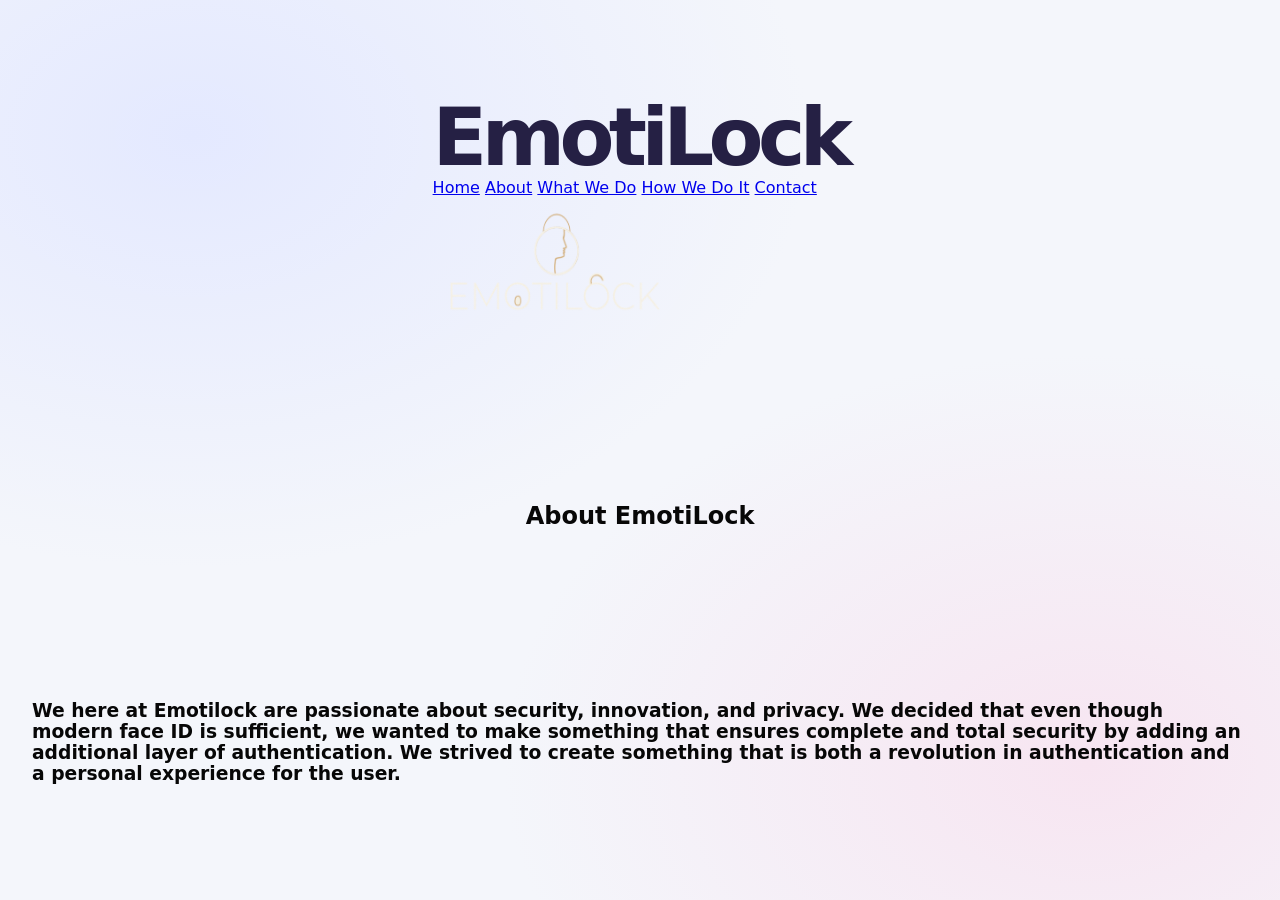
==== about.html @ 3079797d "emotilock_dark implemented" ====
<!DOCTYPE html>
<html lang="en">
<head>
    <meta charset="UTF-8">
    <meta name="viewport" content="width=device-width, initial-scale=1.0">
    <title>EmotiLock - About</title>
    <link href="styles.css" rel="stylesheet">
    <link rel="icon" href="images/favicon.ico" sizes="any">
    <link rel="icon" type="image/png" sizes="32x32" href="images/favicon-32x32.png">
    <link rel="icon" type="image/png" sizes="16x16" href="images/favicon-16x16.png">
    <link rel="apple-touch-icon" href="images/logo_apple.png">
    <link rel="manifest" href="images/site.webmanifest">
</head>
<header>
    <h1>EmotiLock</h1>
    <nav>
        <a href="index.html">Home</a>
        <a href="about.html">About</a>
        <a href="unique.html">What We Do</a>
        <a href="how.html">How We Do It</a>
        <a href="contact.html">Contact</a>
    </nav>
    <img src="images/emotilock_dark.png" alt="EmotiLock Logo" width="241.5" height="150">
</header>
<body>
    <h2>About EmotiLock</h2>
    <h3>We here at Emotilock are passionate about security, innovation, and privacy.
        We decided that even though modern face ID is sufficient, we wanted to make something
        that ensures complete and total security by adding an additional layer of authentication.
        We strived to create something that is both a revolution in authentication and a personal experience
        for the user.
    </h3>
</body>
</html>
---- styles.css ----
:root {
    color-scheme: light;
    font-family: Inter, ui-sans-serif, system-ui, -apple-system, BlinkMacSystemFont, "Segoe UI", sans-serif;
    color: #070707;
    background: #f4f0e7;
    font-synthesis: none;
    text-rendering: optimizeLegibility;
    -webkit-font-smoothing: antialiased;
    -moz-osx-font-smoothing: grayscale;
}

* {
    box-sizing: border-box;
}

body {
    min-width: 320px;
    min-height: 100vh;
    margin: 0;
    display: grid;
    place-items: center;
    padding: 2rem;
    background:
        radial-gradient(ellipse at 15% 15%, #e4e9ff 0, transparent 40%),
        radial-gradient(ellipse at 85% 85%, #f7e5f1 0, transparent 38%),
        #f4f6fb;
}

.intro {
    width: min(100%, 680px);
    padding: clamp(2rem, 7vw, 4.5rem);
    border: 1px solid rgb(255 255 255 / 80%);
    border-radius: 28px;
    background: rgb(255 255 255 / 82%);
    box-shadow: 0 24px 70px rgb(39 48 86 / 12%);
    text-align: center;
}

.eyebrow {
    margin: 0 0 0.75rem;
    color: #6655c7;
    font-size: 0.8rem;
    font-weight: 700;
    letter-spacing: 0.14em;
    text-transform: uppercase;
}

h1 {
    margin: 0;
    color: #252044;
    font-size: clamp(2.75rem, 9vw, 5rem);
    letter-spacing: -0.07em;
    line-height: 1;
}

.description {
    max-width: 48ch;
    margin: 1.5rem auto 0;
    color: #62677a;
    font-size: clamp(1rem, 2.5vw, 1.1rem);
    line-height: 1.8;
}

@media (max-width: 480px) {
    body {
        padding: 1rem;
    }

    .intro {
        border-radius: 22px;
    }
}
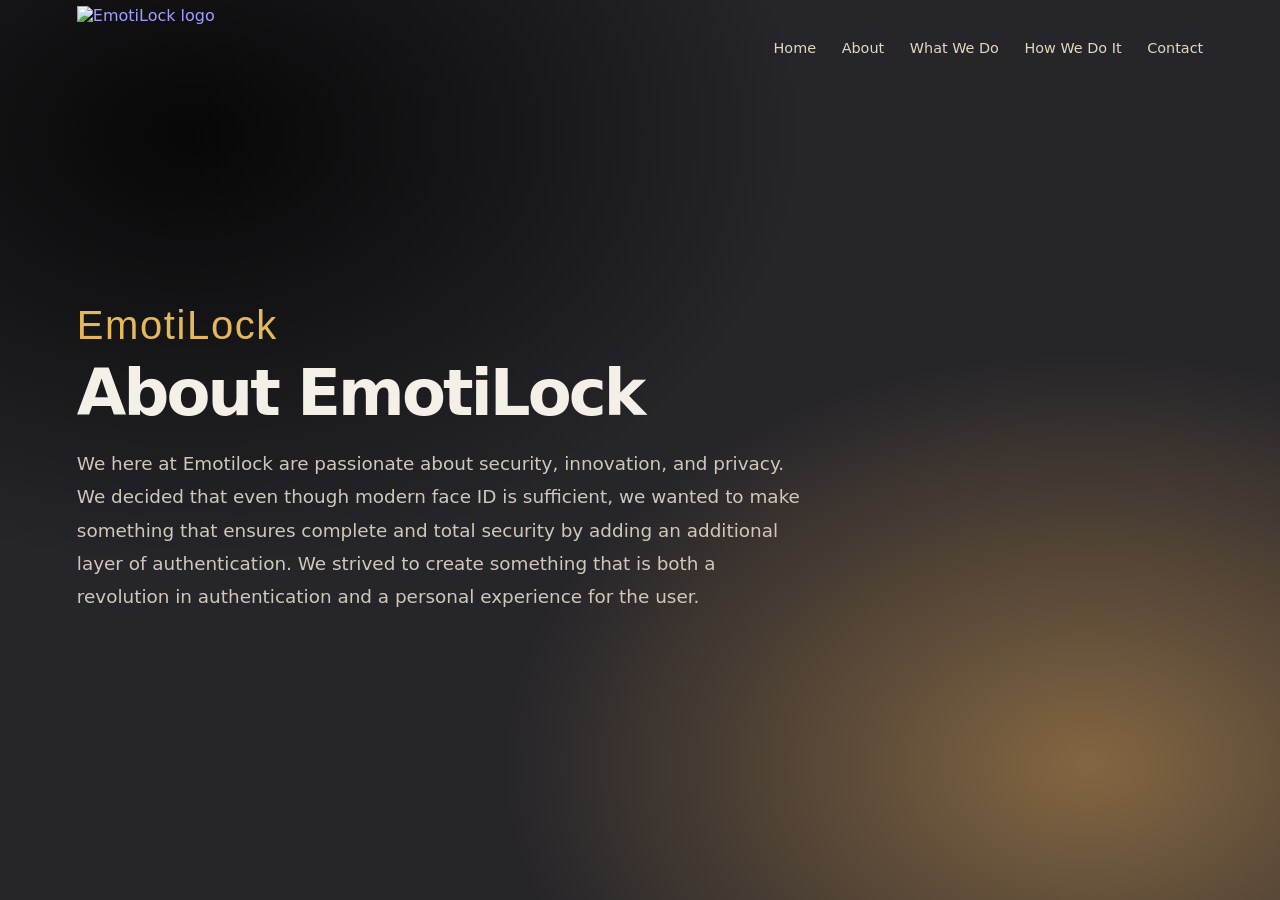
==== commit ed674977: "css updates" ====
--- a/about.html
+++ b/about.html
@@ -1,34 +1,35 @@
-<!DOCTYPE html>
-<html lang="en">
-<head>
-    <meta charset="UTF-8">
-    <meta name="viewport" content="width=device-width, initial-scale=1.0">
-    <title>EmotiLock - About</title>
-    <link href="styles.css" rel="stylesheet">
-    <link rel="icon" href="images/favicon.ico" sizes="any">
-    <link rel="icon" type="image/png" sizes="32x32" href="images/favicon-32x32.png">
-    <link rel="icon" type="image/png" sizes="16x16" href="images/favicon-16x16.png">
-    <link rel="apple-touch-icon" href="images/logo_apple.png">
-    <link rel="manifest" href="images/site.webmanifest">
-</head>
-<header>
-    <h1>EmotiLock</h1>
-    <nav>
-        <a href="index.html">Home</a>
-        <a href="about.html">About</a>
-        <a href="unique.html">What We Do</a>
-        <a href="how.html">How We Do It</a>
-        <a href="contact.html">Contact</a>
-    </nav>
-    <img src="images/emotilock_dark.png" alt="EmotiLock Logo" width="241.5" height="150">
-</header>
-<body>
-    <h2>About EmotiLock</h2>
-    <h3>We here at Emotilock are passionate about security, innovation, and privacy.
-        We decided that even though modern face ID is sufficient, we wanted to make something
-        that ensures complete and total security by adding an additional layer of authentication.
-        We strived to create something that is both a revolution in authentication and a personal experience
-        for the user.
-    </h3>
-</body>
-</html>+<!DOCTYPE html>
+<html lang="en">
+<head>
+    <meta charset="UTF-8">
+    <meta name="viewport" content="width=device-width, initial-scale=1.0">
+    <title>EmotiLock - About</title>
+    <link rel="stylesheet" href="styles.css">
+    <link rel="icon" href="favicon.ico" sizes="any">
+    <link rel="icon" type="image/png" sizes="32x32" href="favicon-32x32.png">
+    <link rel="icon" type="image/png" sizes="16x16" href="favicon-16x16.png">
+    <link rel="apple-touch-icon" href="logo_apple.png">
+    <link rel="manifest" href="site.webmanifest">
+</head>
+<body>
+    <header class="site-header">
+        <a class="brand" href="index.html" aria-label="EmotiLock home">
+            <img src="emotilock_dark.png" alt="EmotiLock logo" width="242" height="136">
+        </a>
+        <nav aria-label="Main navigation">
+            <a href="index.html">Home</a>
+            <a href="about.html" aria-current="page">About</a>
+            <a href="unique.html">What We Do</a>
+            <a href="how.html">How We Do It</a>
+            <a href="contact.html">Contact</a>
+        </nav>
+    </header>
+    <main class="page-main">
+        <section class="page-content" aria-labelledby="page-title">
+            <p class="page-wordmark">EmotiLock</p>
+            <h1 class="page-title" id="page-title">About EmotiLock</h1>
+            <p class="page-description">We here at Emotilock are passionate about security, innovation, and privacy. We decided that even though modern face ID is sufficient, we wanted to make something that ensures complete and total security by adding an additional layer of authentication. We strived to create something that is both a revolution in authentication and a personal experience for the user.</p>
+        </section>
+    </main>
+</body>
+</html>
--- a/styles.css
+++ b/styles.css
@@ -1,8 +1,16 @@
+@font-face {
+    font-family: "Spy Agency";
+    src: url("./spyagencycond.ttf") format("truetype");
+    font-style: normal;
+    font-weight: 400;
+    font-display: swap;
+}
+
 :root {
-    color-scheme: light;
+    color-scheme: dark;
     font-family: Inter, ui-sans-serif, system-ui, -apple-system, BlinkMacSystemFont, "Segoe UI", sans-serif;
-    color: #070707;
-    background: #f4f0e7;
+    color: #f4f0e7;
+    background: #26252a;
     font-synthesis: none;
     text-rendering: optimizeLegibility;
     -webkit-font-smoothing: antialiased;
@@ -17,56 +25,178 @@
     min-width: 320px;
     min-height: 100vh;
     margin: 0;
+    padding: 0 clamp(1.25rem, 6vw, 6rem);
+    background:
+        radial-gradient(ellipse at 15% 15%, #070707 0, transparent 40%),
+        radial-gradient(ellipse at 85% 85%, #836642 0, transparent 38%),
+        #26252a;
+}
+
+.site-header {
+    width: min(100%, 1280px);
+    min-height: 96px;
+    margin: 0 auto;
+    display: flex;
+    align-items: center;
+    justify-content: space-between;
+    gap: 2rem;
+}
+
+.brand {
+    display: inline-flex;
+    flex: 0 0 auto;
+    text-decoration: none;
+}
+
+.brand img {
+    display: block;
+    width: clamp(100px, 14vw, 150px);
+    height: auto;
+}
+
+.site-header nav {
+    display: flex;
+    flex-wrap: wrap;
+    justify-content: flex-end;
+    gap: clamp(0.8rem, 2vw, 1.75rem);
+}
+
+.site-header nav a {
+    color: #e4d7c0;
+    font-size: 0.9rem;
+    text-decoration: none;
+    transition: color 160ms ease;
+}
+
+.site-header nav a:hover,
+.site-header nav a:focus-visible {
+    color: #e6b85c;
+}
+
+.hero,
+.page-main {
+    width: min(100%, 1280px);
+    min-height: calc(100vh - 96px);
+    margin: 0 auto;
+    display: flex;
+    align-items: center;
+    padding: 2rem 0 5rem;
+}
+
+.hero-copy,
+.page-content {
+    position: relative;
+    z-index: 1;
+    width: min(100%, 800px);
+}
+
+.hero-wordmark,
+.page-wordmark {
+    margin: 0 0 0.75rem;
+    color: #e6b85c;
+    font-family: "Spy Agency", sans-serif;
+    font-size: clamp(1.75rem, 4vw, 2.5rem);
+    font-weight: 300;
+    letter-spacing: 0.04em;
+}
+
+.hero h1,
+.page-title {
+    margin: 0;
+    color: #f4f0e7;
+    font-size: clamp(2.6rem, 6vw, 5.5rem);
+    letter-spacing: -0.045em;
+    line-height: 1.05;
+}
+
+.page-title {
+    font-size: clamp(2.4rem, 5vw, 4.5rem);
+}
+
+.description,
+.page-description {
+    max-width: 62ch;
+    margin: 1.25rem 0 2rem;
+    color: #d0c7b8;
+    font-size: clamp(1rem, 2vw, 1.15rem);
+    line-height: 1.8;
+}
+
+.get-started,
+.primary-button {
+    display: inline-block;
+    padding: 0.9rem 1.5rem;
+    border: 1px solid #e6b85c;
+    border-radius: 999px;
+    background: #d9a640;
+    color: #211b12;
+    font: inherit;
+    font-weight: 700;
+    text-decoration: none;
+    cursor: pointer;
+    transition: background-color 160ms ease, transform 160ms ease;
+}
+
+.get-started:hover,
+.primary-button:hover {
+    transform: translateY(-2px);
+    background: #f0c66f;
+}
+
+.get-started:focus-visible,
+.primary-button:focus-visible {
+    outline: 3px solid #f4f0e7;
+    outline-offset: 4px;
+}
+
+.contact-links {
     display: grid;
-    place-items: center;
-    padding: 2rem;
-    background:
-        radial-gradient(ellipse at 15% 15%, #e4e9ff 0, transparent 40%),
-        radial-gradient(ellipse at 85% 85%, #f7e5f1 0, transparent 38%),
-        #f4f6fb;
-}
-
-.intro {
-    width: min(100%, 680px);
-    padding: clamp(2rem, 7vw, 4.5rem);
-    border: 1px solid rgb(255 255 255 / 80%);
-    border-radius: 28px;
-    background: rgb(255 255 255 / 82%);
-    box-shadow: 0 24px 70px rgb(39 48 86 / 12%);
-    text-align: center;
-}
-
-.eyebrow {
-    margin: 0 0 0.75rem;
-    color: #6655c7;
-    font-size: 0.8rem;
-    font-weight: 700;
-    letter-spacing: 0.14em;
-    text-transform: uppercase;
-}
-
-h1 {
-    margin: 0;
-    color: #252044;
-    font-size: clamp(2.75rem, 9vw, 5rem);
-    letter-spacing: -0.07em;
-    line-height: 1;
-}
-
-.description {
-    max-width: 48ch;
-    margin: 1.5rem auto 0;
-    color: #62677a;
-    font-size: clamp(1rem, 2.5vw, 1.1rem);
-    line-height: 1.8;
+    justify-items: start;
+    gap: 0.75rem;
+}
+
+.contact-links a {
+    color: #e6b85c;
+    font-size: clamp(1rem, 2vw, 1.15rem);
+    text-decoration-thickness: 1px;
+    text-underline-offset: 0.25em;
+}
+
+.contact-links a:hover,
+.contact-links a:focus-visible {
+    color: #f4f0e7;
+}
+
+@media (max-width: 760px) {
+    .site-header {
+        align-items: flex-start;
+        flex-direction: column;
+        justify-content: center;
+        gap: 1rem;
+        padding: 1.25rem 0;
+    }
+
+    .site-header nav {
+        justify-content: flex-start;
+    }
+
+    .hero,
+    .page-main {
+        min-height: 0;
+        padding: 3rem 0;
+    }
 }
 
 @media (max-width: 480px) {
     body {
-        padding: 1rem;
-    }
-
-    .intro {
-        border-radius: 22px;
-    }
-}
+        padding: 0 1rem;
+    }
+
+    .site-header nav {
+        gap: 0.75rem 1rem;
+    }
+
+    .site-header nav a {
+        font-size: 0.82rem;
+    }
+}
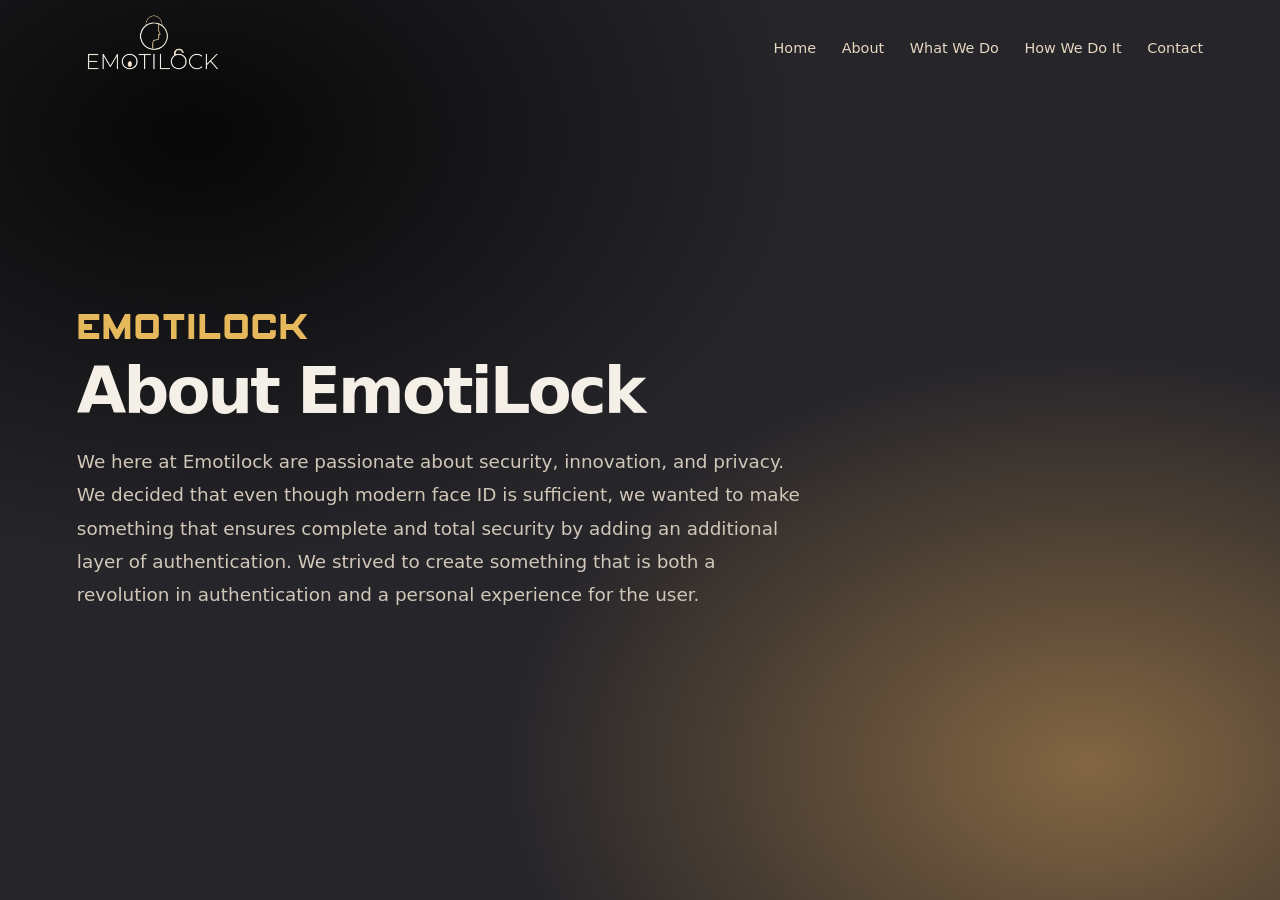
==== commit 2529a512: "Added favicons to updated website" ====
--- a/about.html
+++ b/about.html
@@ -5,10 +5,10 @@
     <meta name="viewport" content="width=device-width, initial-scale=1.0">
     <title>EmotiLock - About</title>
     <link rel="stylesheet" href="styles.css">
-    <link rel="icon" href="favicon.ico" sizes="any">
-    <link rel="icon" type="image/png" sizes="32x32" href="favicon-32x32.png">
-    <link rel="icon" type="image/png" sizes="16x16" href="favicon-16x16.png">
-    <link rel="apple-touch-icon" href="logo_apple.png">
+    <link rel="icon" href="images/favicon.ico" sizes="any">
+    <link rel="icon" type="image/png" sizes="32x32" href="images/favicon-32x32.png">
+    <link rel="icon" type="image/png" sizes="16x16" href="images/favicon-16x16.png">
+    <link rel="apple-touch-icon" href="images/logo_apple.png">
     <link rel="manifest" href="site.webmanifest">
 </head>
 <body>
--- a/styles.css
+++ b/styles.css
@@ -83,11 +83,36 @@
     padding: 2rem 0 5rem;
 }
 
+.hero {
+    display: grid;
+    grid-template-columns: minmax(0, 1fr) minmax(280px, 0.9fr);
+    gap: clamp(2rem, 5vw, 5rem);
+}
+
 .hero-copy,
 .page-content {
     position: relative;
     z-index: 1;
     width: min(100%, 800px);
+}
+
+.hero-copy {
+    width: 100%;
+}
+
+.hero-art {
+    width: 100%;
+    max-width: 500px;
+    margin: 0 auto;
+    background: transparent;
+}
+
+.hero-art img {
+    display: block;
+    width: 100%;
+    height: auto;
+    background: transparent;
+    filter: drop-shadow(0 24px 28px rgb(0 0 0 / 35%));
 }
 
 .hero-wordmark,
@@ -185,6 +210,16 @@
         min-height: 0;
         padding: 3rem 0;
     }
+
+    .hero {
+        grid-template-columns: 1fr;
+        gap: 2rem;
+    }
+
+    .hero-art {
+        width: min(100%, 420px);
+    }
+
 }
 
 @media (max-width: 480px) {
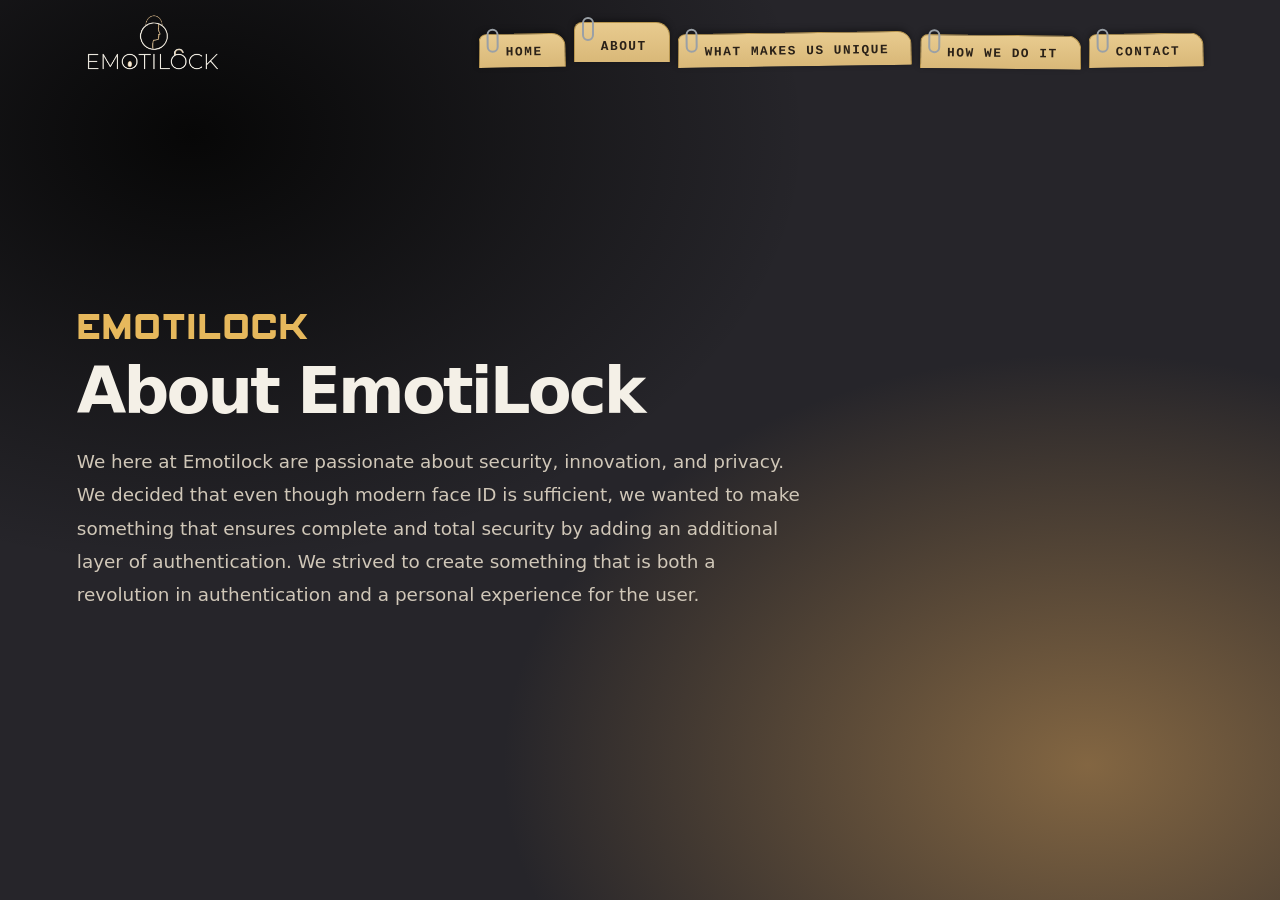
==== commit fc91b4f9: "Added File Header" ====
--- a/about.html
+++ b/about.html
@@ -19,7 +19,7 @@
         <nav aria-label="Main navigation">
             <a href="index.html">Home</a>
             <a href="about.html" aria-current="page">About</a>
-            <a href="unique.html">What We Do</a>
+            <a href="unique.html">What Makes Us Unique</a>
             <a href="how.html">How We Do It</a>
             <a href="contact.html">Contact</a>
         </nav>
--- a/styles.css
+++ b/styles.css
@@ -5,7 +5,7 @@
     font-weight: 400;
     font-display: swap;
 }
-
+ 
 :root {
     color-scheme: dark;
     font-family: Inter, ui-sans-serif, system-ui, -apple-system, BlinkMacSystemFont, "Segoe UI", sans-serif;
@@ -15,12 +15,19 @@
     text-rendering: optimizeLegibility;
     -webkit-font-smoothing: antialiased;
     -moz-osx-font-smoothing: grayscale;
-}
-
+ 
+    /* heist folder colors */
+    --folder: #d9b878;
+    --folder-light: #e8cb8f;
+    --folder-dark: #b8964f;
+    --ink: #2a2118;
+    --stamp: #c0392b;
+}
+ 
 * {
     box-sizing: border-box;
 }
-
+ 
 body {
     min-width: 320px;
     min-height: 100vh;
@@ -31,7 +38,7 @@
         radial-gradient(ellipse at 85% 85%, #836642 0, transparent 38%),
         #26252a;
 }
-
+ 
 .site-header {
     width: min(100%, 1280px);
     min-height: 96px;
@@ -41,38 +48,116 @@
     justify-content: space-between;
     gap: 2rem;
 }
-
+ 
 .brand {
     display: inline-flex;
     flex: 0 0 auto;
     text-decoration: none;
 }
-
+ 
 .brand img {
     display: block;
     width: clamp(100px, 14vw, 150px);
     height: auto;
 }
-
+ 
+/* ---------- NAV: FOLDER TABS ---------- */
 .site-header nav {
     display: flex;
     flex-wrap: wrap;
     justify-content: flex-end;
-    gap: clamp(0.8rem, 2vw, 1.75rem);
-}
-
+    align-items: flex-end;
+    gap: 8px;
+    margin: 0;
+    padding: 0;
+    list-style: none;
+}
+ 
+/* if your links are wrapped in <li>, this keeps the list tidy */
+.site-header nav li {
+    list-style: none;
+    margin: 0;
+    padding: 0;
+    background: none;
+}
+ 
 .site-header nav a {
-    color: #e4d7c0;
-    font-size: 0.9rem;
+    position: relative;
+    display: block;
+    padding: 10px 22px 8px 26px;
+    color: var(--ink);
+    font-family: "Courier New", Courier, monospace;
+    font-size: 0.8rem;
+    font-weight: 700;
+    letter-spacing: 0.12em;
+    text-transform: uppercase;
     text-decoration: none;
-    transition: color 160ms ease;
-}
-
+    background: linear-gradient(180deg, var(--folder-light), var(--folder));
+    border: 1px solid var(--folder-dark);
+    border-bottom: none;
+    border-radius: 8px 14px 0 0;
+    box-shadow: 0 -2px 6px rgb(0 0 0 / 40%);
+    transform-origin: bottom left;
+    transition: transform 150ms ease, padding 150ms ease;
+}
+ 
+/* staggered "stacked on a desk" tilt (works with or without <li>) */
+.site-header nav a:nth-of-type(odd),
+.site-header nav li:nth-child(odd) > a {
+    transform: rotate(-0.8deg);
+}
+ 
+.site-header nav a:nth-of-type(even),
+.site-header nav li:nth-child(even) > a {
+    transform: rotate(0.6deg);
+}
+ 
 .site-header nav a:hover,
-.site-header nav a:focus-visible {
-    color: #e6b85c;
-}
-
+.site-header nav a:focus-visible,
+.site-header nav a[aria-current="page"] {
+    color: var(--ink);
+    transform: translateY(-6px) rotate(0);
+    padding-top: 16px;
+    outline: none;
+}
+ 
+/* paperclip */
+.site-header nav a::before {
+    content: "";
+    position: absolute;
+    left: 7px;
+    top: -6px;
+    width: 8px;
+    height: 20px;
+    border: 2px solid #9aa0a6;
+    border-radius: 6px;
+}
+ 
+/* CLASSIFIED stamp on hover */
+.site-header nav a::after {
+    content: "CLASSIFIED";
+    position: absolute;
+    right: -6px;
+    top: 4px;
+    padding: 1px 5px;
+    font-size: 9px;
+    letter-spacing: 0.15em;
+    color: var(--stamp);
+    border: 2px solid var(--stamp);
+    border-radius: 3px;
+    transform: rotate(10deg) scale(1.6);
+    opacity: 0;
+    transition: opacity 120ms ease, transform 120ms ease;
+    pointer-events: none;
+}
+ 
+.site-header nav a:hover::after,
+.site-header nav a:focus-visible::after {
+    opacity: 0.85;
+    transform: rotate(10deg) scale(1);
+}
+ 
+/* ---------- PAGE CONTENT ---------- */
 .hero,
 .page-main {
     width: min(100%, 1280px);
@@ -82,31 +167,31 @@
     align-items: center;
     padding: 2rem 0 5rem;
 }
-
+ 
 .hero {
     display: grid;
     grid-template-columns: minmax(0, 1fr) minmax(280px, 0.9fr);
     gap: clamp(2rem, 5vw, 5rem);
 }
-
+ 
 .hero-copy,
 .page-content {
     position: relative;
     z-index: 1;
     width: min(100%, 800px);
 }
-
+ 
 .hero-copy {
     width: 100%;
 }
-
+ 
 .hero-art {
     width: 100%;
     max-width: 500px;
     margin: 0 auto;
     background: transparent;
 }
-
+ 
 .hero-art img {
     display: block;
     width: 100%;
@@ -114,7 +199,7 @@
     background: transparent;
     filter: drop-shadow(0 24px 28px rgb(0 0 0 / 35%));
 }
-
+ 
 .hero-wordmark,
 .page-wordmark {
     margin: 0 0 0.75rem;
@@ -124,7 +209,7 @@
     font-weight: 300;
     letter-spacing: 0.04em;
 }
-
+ 
 .hero h1,
 .page-title {
     margin: 0;
@@ -133,11 +218,11 @@
     letter-spacing: -0.045em;
     line-height: 1.05;
 }
-
+ 
 .page-title {
     font-size: clamp(2.4rem, 5vw, 4.5rem);
 }
-
+ 
 .description,
 .page-description {
     max-width: 62ch;
@@ -146,7 +231,7 @@
     font-size: clamp(1rem, 2vw, 1.15rem);
     line-height: 1.8;
 }
-
+ 
 .get-started,
 .primary-button {
     display: inline-block;
@@ -161,37 +246,37 @@
     cursor: pointer;
     transition: background-color 160ms ease, transform 160ms ease;
 }
-
+ 
 .get-started:hover,
 .primary-button:hover {
     transform: translateY(-2px);
     background: #f0c66f;
 }
-
+ 
 .get-started:focus-visible,
 .primary-button:focus-visible {
     outline: 3px solid #f4f0e7;
     outline-offset: 4px;
 }
-
+ 
 .contact-links {
     display: grid;
     justify-items: start;
     gap: 0.75rem;
 }
-
+ 
 .contact-links a {
     color: #e6b85c;
     font-size: clamp(1rem, 2vw, 1.15rem);
     text-decoration-thickness: 1px;
     text-underline-offset: 0.25em;
 }
-
+ 
 .contact-links a:hover,
 .contact-links a:focus-visible {
     color: #f4f0e7;
 }
-
+ 
 @media (max-width: 760px) {
     .site-header {
         align-items: flex-start;
@@ -200,38 +285,38 @@
         gap: 1rem;
         padding: 1.25rem 0;
     }
-
+ 
     .site-header nav {
         justify-content: flex-start;
     }
-
+ 
     .hero,
     .page-main {
         min-height: 0;
         padding: 3rem 0;
     }
-
+ 
     .hero {
         grid-template-columns: 1fr;
         gap: 2rem;
     }
-
+ 
     .hero-art {
         width: min(100%, 420px);
     }
-
-}
-
+}
+ 
 @media (max-width: 480px) {
     body {
         padding: 0 1rem;
     }
-
+ 
     .site-header nav {
-        gap: 0.75rem 1rem;
-    }
-
+        gap: 0.5rem;
+    }
+ 
     .site-header nav a {
-        font-size: 0.82rem;
-    }
-}
+        padding: 8px 14px 6px 20px;
+        font-size: 0.7rem;
+    }
+}
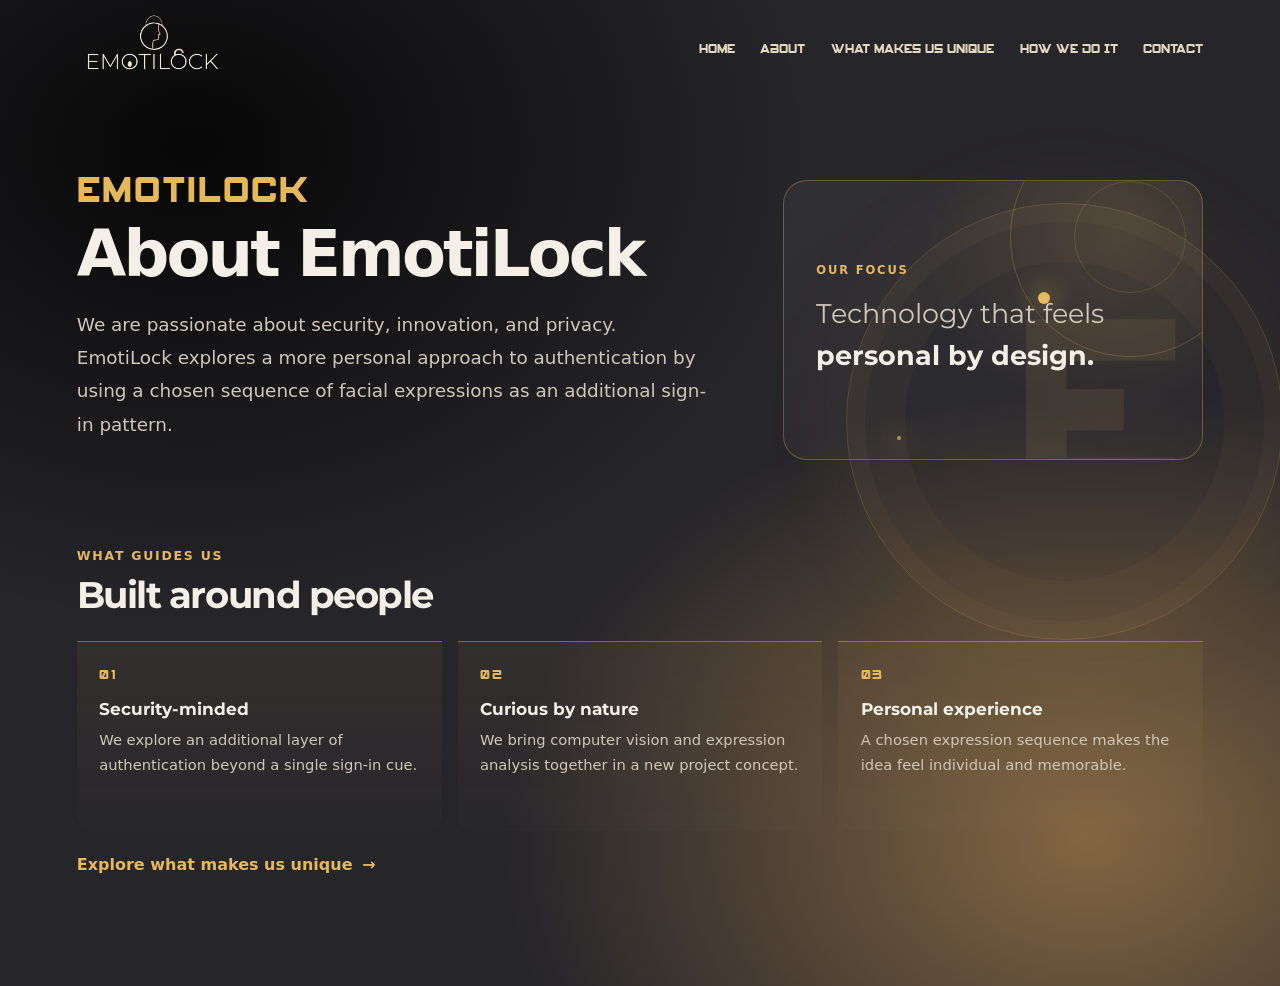
==== commit 8b30fa95: "Add files via upload Time for Este to lock in (for the website) :)" ====
--- a/about.html
+++ b/about.html
@@ -4,11 +4,14 @@
     <meta charset="UTF-8">
     <meta name="viewport" content="width=device-width, initial-scale=1.0">
     <title>EmotiLock - About</title>
+    <link rel="preconnect" href="https://fonts.googleapis.com">
+    <link rel="preconnect" href="https://fonts.gstatic.com" crossorigin>
+    <link href="https://fonts.googleapis.com/css2?family=Montserrat:wght@400;500;600;700&display=swap" rel="stylesheet">
     <link rel="stylesheet" href="styles.css">
-    <link rel="icon" href="images/favicon.ico" sizes="any">
-    <link rel="icon" type="image/png" sizes="32x32" href="images/favicon-32x32.png">
-    <link rel="icon" type="image/png" sizes="16x16" href="images/favicon-16x16.png">
-    <link rel="apple-touch-icon" href="images/logo_apple.png">
+    <link rel="icon" href="favicon.ico" sizes="any">
+    <link rel="icon" type="image/png" sizes="32x32" href="favicon-32x32.png">
+    <link rel="icon" type="image/png" sizes="16x16" href="favicon-16x16.png">
+    <link rel="apple-touch-icon" href="logo_apple.png">
     <link rel="manifest" href="site.webmanifest">
 </head>
 <body>
@@ -24,11 +27,44 @@
             <a href="contact.html">Contact</a>
         </nav>
     </header>
-    <main class="page-main">
-        <section class="page-content" aria-labelledby="page-title">
-            <p class="page-wordmark">EmotiLock</p>
-            <h1 class="page-title" id="page-title">About EmotiLock</h1>
-            <p class="page-description">We here at Emotilock are passionate about security, innovation, and privacy. We decided that even though modern face ID is sufficient, we wanted to make something that ensures complete and total security by adding an additional layer of authentication. We strived to create something that is both a revolution in authentication and a personal experience for the user.</p>
+    <main class="page-main about-main">
+        <div class="about-intro">
+            <section class="page-content" aria-labelledby="page-title">
+                <p class="page-wordmark">EmotiLock</p>
+                <h1 class="page-title" id="page-title">About EmotiLock</h1>
+                <p class="page-description">We are passionate about security, innovation, and privacy. EmotiLock explores a more personal approach to authentication by using a chosen sequence of facial expressions as an additional sign-in pattern.</p>
+            </section>
+            <aside class="about-statement" aria-label="Our project focus">
+                <span class="about-orbit about-orbit-one"></span>
+                <span class="about-orbit about-orbit-two"></span>
+                <span class="about-statement-label">OUR FOCUS</span>
+                <p>Technology that feels<br><strong>personal by design.</strong></p>
+                <span class="about-statement-mark" aria-hidden="true">E</span>
+            </aside>
+        </div>
+        <section class="about-principles" aria-labelledby="principles-title">
+            <div class="about-section-heading">
+                <span class="section-kicker">What guides us</span>
+                <h2 id="principles-title">Built around people</h2>
+            </div>
+            <div class="principle-grid">
+                <article class="principle-card">
+                    <span class="principle-number">01</span>
+                    <h3>Security-minded</h3>
+                    <p>We explore an additional layer of authentication beyond a single sign-in cue.</p>
+                </article>
+                <article class="principle-card">
+                    <span class="principle-number">02</span>
+                    <h3>Curious by nature</h3>
+                    <p>We bring computer vision and expression analysis together in a new project concept.</p>
+                </article>
+                <article class="principle-card">
+                    <span class="principle-number">03</span>
+                    <h3>Personal experience</h3>
+                    <p>A chosen expression sequence makes the idea feel individual and memorable.</p>
+                </article>
+            </div>
+            <a class="about-next-link" href="unique.html">Explore what makes us unique <span aria-hidden="true">→</span></a>
         </section>
     </main>
 </body>
--- a/styles.css
+++ b/styles.css
@@ -5,7 +5,7 @@
     font-weight: 400;
     font-display: swap;
 }
- 
+
 :root {
     color-scheme: dark;
     font-family: Inter, ui-sans-serif, system-ui, -apple-system, BlinkMacSystemFont, "Segoe UI", sans-serif;
@@ -15,19 +15,12 @@
     text-rendering: optimizeLegibility;
     -webkit-font-smoothing: antialiased;
     -moz-osx-font-smoothing: grayscale;
- 
-    /* heist folder colors */
-    --folder: #d9b878;
-    --folder-light: #e8cb8f;
-    --folder-dark: #b8964f;
-    --ink: #2a2118;
-    --stamp: #c0392b;
-}
- 
+}
+
 * {
     box-sizing: border-box;
 }
- 
+
 body {
     min-width: 320px;
     min-height: 100vh;
@@ -38,7 +31,7 @@
         radial-gradient(ellipse at 85% 85%, #836642 0, transparent 38%),
         #26252a;
 }
- 
+
 .site-header {
     width: min(100%, 1280px);
     min-height: 96px;
@@ -48,116 +41,39 @@
     justify-content: space-between;
     gap: 2rem;
 }
- 
+
 .brand {
     display: inline-flex;
     flex: 0 0 auto;
     text-decoration: none;
 }
- 
+
 .brand img {
     display: block;
     width: clamp(100px, 14vw, 150px);
     height: auto;
 }
- 
-/* ---------- NAV: FOLDER TABS ---------- */
+
 .site-header nav {
     display: flex;
     flex-wrap: wrap;
     justify-content: flex-end;
-    align-items: flex-end;
-    gap: 8px;
-    margin: 0;
-    padding: 0;
-    list-style: none;
-}
- 
-/* if your links are wrapped in <li>, this keeps the list tidy */
-.site-header nav li {
-    list-style: none;
-    margin: 0;
-    padding: 0;
-    background: none;
-}
- 
+    gap: clamp(0.8rem, 2vw, 1.75rem);
+}
+
 .site-header nav a {
-    position: relative;
-    display: block;
-    padding: 10px 22px 8px 26px;
-    color: var(--ink);
-    font-family: "Courier New", Courier, monospace;
-    font-size: 0.8rem;
-    font-weight: 700;
-    letter-spacing: 0.12em;
-    text-transform: uppercase;
+    color: #e4d7c0;
+    font-family: "Spy Agency", sans-serif;
+    font-size: 0.9rem;
     text-decoration: none;
-    background: linear-gradient(180deg, var(--folder-light), var(--folder));
-    border: 1px solid var(--folder-dark);
-    border-bottom: none;
-    border-radius: 8px 14px 0 0;
-    box-shadow: 0 -2px 6px rgb(0 0 0 / 40%);
-    transform-origin: bottom left;
-    transition: transform 150ms ease, padding 150ms ease;
-}
- 
-/* staggered "stacked on a desk" tilt (works with or without <li>) */
-.site-header nav a:nth-of-type(odd),
-.site-header nav li:nth-child(odd) > a {
-    transform: rotate(-0.8deg);
-}
- 
-.site-header nav a:nth-of-type(even),
-.site-header nav li:nth-child(even) > a {
-    transform: rotate(0.6deg);
-}
- 
+    transition: color 160ms ease;
+}
+
 .site-header nav a:hover,
-.site-header nav a:focus-visible,
-.site-header nav a[aria-current="page"] {
-    color: var(--ink);
-    transform: translateY(-6px) rotate(0);
-    padding-top: 16px;
-    outline: none;
-}
- 
-/* paperclip */
-.site-header nav a::before {
-    content: "";
-    position: absolute;
-    left: 7px;
-    top: -6px;
-    width: 8px;
-    height: 20px;
-    border: 2px solid #9aa0a6;
-    border-radius: 6px;
-}
- 
-/* CLASSIFIED stamp on hover */
-.site-header nav a::after {
-    content: "CLASSIFIED";
-    position: absolute;
-    right: -6px;
-    top: 4px;
-    padding: 1px 5px;
-    font-size: 9px;
-    letter-spacing: 0.15em;
-    color: var(--stamp);
-    border: 2px solid var(--stamp);
-    border-radius: 3px;
-    transform: rotate(10deg) scale(1.6);
-    opacity: 0;
-    transition: opacity 120ms ease, transform 120ms ease;
-    pointer-events: none;
-}
- 
-.site-header nav a:hover::after,
-.site-header nav a:focus-visible::after {
-    opacity: 0.85;
-    transform: rotate(10deg) scale(1);
-}
- 
-/* ---------- PAGE CONTENT ---------- */
+.site-header nav a:focus-visible {
+    color: #e6b85c;
+}
+
 .hero,
 .page-main {
     width: min(100%, 1280px);
@@ -167,31 +83,70 @@
     align-items: center;
     padding: 2rem 0 5rem;
 }
- 
+
+.page-main {
+    position: relative;
+    isolation: isolate;
+}
+
+.page-main::before,
+.page-main::after {
+    position: absolute;
+    z-index: -1;
+    content: "";
+    pointer-events: none;
+}
+
+.page-main::before {
+    top: 12%;
+    right: -5rem;
+    width: clamp(220px, 34vw, 440px);
+    aspect-ratio: 1;
+    border: 1px solid rgb(230 184 92 / 22%);
+    border-radius: 50%;
+    box-shadow:
+        inset 0 0 0 18px rgb(230 184 92 / 3%),
+        inset 0 0 0 58px rgb(230 184 92 / 3%),
+        0 0 100px rgb(230 184 92 / 7%);
+}
+
+.page-main::after {
+    top: 22%;
+    right: clamp(2rem, 12vw, 10rem);
+    width: 12px;
+    aspect-ratio: 1;
+    border-radius: 50%;
+    background: #e6b85c;
+    box-shadow:
+        0 0 24px 8px rgb(230 184 92 / 24%),
+        -145px 140px 0 -4px rgb(230 184 92 / 70%),
+        -145px 140px 24px 2px rgb(230 184 92 / 20%);
+}
+
 .hero {
     display: grid;
     grid-template-columns: minmax(0, 1fr) minmax(280px, 0.9fr);
     gap: clamp(2rem, 5vw, 5rem);
 }
- 
+
 .hero-copy,
 .page-content {
     position: relative;
     z-index: 1;
     width: min(100%, 800px);
 }
- 
+
 .hero-copy {
     width: 100%;
 }
- 
+
 .hero-art {
     width: 100%;
     max-width: 500px;
     margin: 0 auto;
     background: transparent;
 }
- 
+
 .hero-art img {
     display: block;
     width: 100%;
@@ -199,7 +154,7 @@
     background: transparent;
     filter: drop-shadow(0 24px 28px rgb(0 0 0 / 35%));
 }
- 
+
 .hero-wordmark,
 .page-wordmark {
     margin: 0 0 0.75rem;
@@ -209,7 +164,7 @@
     font-weight: 300;
     letter-spacing: 0.04em;
 }
- 
+
 .hero h1,
 .page-title {
     margin: 0;
@@ -218,11 +173,519 @@
     letter-spacing: -0.045em;
     line-height: 1.05;
 }
- 
+
+.hero h1 {
+    font-family: "Montserrat", sans-serif;
+}
+
 .page-title {
     font-size: clamp(2.4rem, 5vw, 4.5rem);
 }
- 
+
+.unique-main {
+    display: block;
+    padding-top: clamp(3rem, 7vh, 5rem);
+}
+
+.unique-main .page-content {
+    max-width: 850px;
+}
+
+.unique-features {
+    position: relative;
+    z-index: 1;
+    display: grid;
+    grid-template-columns: repeat(3, minmax(0, 1fr));
+    gap: 1rem;
+    margin-top: clamp(2rem, 5vh, 3.5rem);
+}
+
+.feature-card {
+    position: relative;
+    min-height: 270px;
+    padding: clamp(1.25rem, 2.5vw, 2rem);
+    overflow: hidden;
+    border: 1px solid rgb(230 184 92 / 24%);
+    border-radius: 18px;
+    background: linear-gradient(145deg, rgb(255 255 255 / 6%), rgb(255 255 255 / 1%));
+    box-shadow: 0 18px 44px rgb(0 0 0 / 12%);
+}
+
+.feature-card::after {
+    position: absolute;
+    right: -42px;
+    bottom: -52px;
+    width: 140px;
+    aspect-ratio: 1;
+    border: 1px solid rgb(230 184 92 / 16%);
+    border-radius: 50%;
+    content: "";
+    pointer-events: none;
+}
+
+.feature-icon {
+    width: 48px;
+    height: 48px;
+    display: grid;
+    place-items: center;
+    margin-bottom: 1.5rem;
+    border: 1px solid rgb(230 184 92 / 35%);
+    border-radius: 14px;
+    background: rgb(230 184 92 / 8%);
+}
+
+.feature-icon svg {
+    width: 28px;
+    height: 28px;
+    stroke: #e6b85c;
+    stroke-linecap: round;
+    stroke-linejoin: round;
+    stroke-width: 1.7;
+}
+
+.feature-index,
+.comparison-label {
+    color: #e6b85c;
+    font-size: 0.7rem;
+    font-weight: 700;
+    letter-spacing: 0.13em;
+}
+
+.feature-card h2 {
+    position: relative;
+    z-index: 1;
+    margin: 0.65rem 0 0.6rem;
+    color: #f4f0e7;
+    font-family: "Montserrat", sans-serif;
+    font-size: clamp(1.05rem, 1.5vw, 1.3rem);
+    line-height: 1.4;
+}
+
+.feature-card p,
+.comparison-card p {
+    position: relative;
+    z-index: 1;
+    margin: 0;
+    color: #d0c7b8;
+    font-size: 0.95rem;
+    line-height: 1.7;
+}
+
+.comparison-section {
+    position: relative;
+    z-index: 1;
+    margin: clamp(3rem, 7vh, 5rem) 0 1rem;
+    padding: clamp(1.5rem, 4vw, 3rem);
+    border: 1px solid rgb(230 184 92 / 22%);
+    border-radius: 22px;
+    background: linear-gradient(135deg, rgb(230 184 92 / 7%), rgb(255 255 255 / 2%));
+}
+
+.comparison-heading {
+    margin-bottom: 1.5rem;
+}
+
+.comparison-heading h2 {
+    margin: 0.5rem 0 0;
+    color: #f4f0e7;
+    font-family: "Montserrat", sans-serif;
+    font-size: clamp(1.5rem, 3vw, 2.2rem);
+    letter-spacing: -0.04em;
+}
+
+.comparison-grid {
+    display: grid;
+    grid-template-columns: minmax(0, 1fr) auto minmax(0, 1fr);
+    align-items: stretch;
+    gap: clamp(1rem, 3vw, 2rem);
+}
+
+.comparison-card {
+    padding: 1.35rem;
+    border: 1px solid rgb(255 255 255 / 9%);
+    border-radius: 16px;
+    background: rgb(9 9 10 / 28%);
+}
+
+.comparison-card-featured {
+    border-color: rgb(230 184 92 / 40%);
+    background: linear-gradient(145deg, rgb(230 184 92 / 10%), rgb(9 9 10 / 24%));
+}
+
+.comparison-card h3 {
+    margin: 0.7rem 0 0.5rem;
+    color: #f4f0e7;
+    font-family: "Montserrat", sans-serif;
+    font-size: 1.15rem;
+    line-height: 1.45;
+}
+
+.comparison-divider {
+    align-self: center;
+    color: #e6b85c;
+    font-family: "Spy Agency", sans-serif;
+    font-size: 1.1rem;
+    letter-spacing: 0.08em;
+}
+
+.comparison-note {
+    margin: 1rem 0 0;
+    color: #bfb6a8;
+    font-size: 0.82rem;
+    line-height: 1.6;
+}
+
+.unique-cta {
+    margin-top: 1.5rem;
+}
+
+.about-main,
+.contact-main {
+    display: block;
+    padding-top: clamp(3rem, 8vh, 6rem);
+}
+
+.about-intro {
+    display: grid;
+    grid-template-columns: minmax(0, 1.2fr) minmax(280px, 0.8fr);
+    align-items: center;
+    gap: clamp(2rem, 6vw, 6rem);
+}
+
+.about-statement {
+    position: relative;
+    min-height: 280px;
+    display: flex;
+    flex-direction: column;
+    justify-content: center;
+    padding: 2rem;
+    overflow: hidden;
+    border: 1px solid rgb(230 184 92 / 32%);
+    border-radius: 24px;
+    background:
+        radial-gradient(circle at 80% 20%, rgb(230 184 92 / 15%), transparent 48%),
+        linear-gradient(145deg, rgb(255 255 255 / 5%), rgb(255 255 255 / 1%));
+}
+
+.about-statement-label {
+    position: relative;
+    z-index: 1;
+    color: #e6b85c;
+    font-size: 0.72rem;
+    font-weight: 700;
+    letter-spacing: 0.16em;
+}
+
+.about-statement p {
+    position: relative;
+    z-index: 1;
+    margin: 1rem 0 0;
+    color: #d0c7b8;
+    font-family: "Montserrat", sans-serif;
+    font-size: clamp(1.2rem, 2.3vw, 1.7rem);
+    line-height: 1.55;
+}
+
+.about-statement strong {
+    color: #f4f0e7;
+}
+
+.about-statement-mark {
+    position: absolute;
+    right: 1rem;
+    bottom: -5.5rem;
+    color: rgb(230 184 92 / 9%);
+    font-family: "Spy Agency", sans-serif;
+    font-size: 18rem;
+    line-height: 1;
+}
+
+.about-orbit {
+    position: absolute;
+    right: -3rem;
+    top: -4rem;
+    width: 15rem;
+    aspect-ratio: 1;
+    border: 1px solid rgb(230 184 92 / 24%);
+    border-radius: 50%;
+}
+
+.about-orbit-two {
+    right: 1rem;
+    top: 0;
+    width: 7rem;
+    border-color: rgb(230 184 92 / 17%);
+}
+
+.about-principles {
+    position: relative;
+    z-index: 1;
+    margin-top: clamp(3rem, 8vh, 6rem);
+    padding-bottom: 2rem;
+}
+
+.about-section-heading {
+    margin-bottom: 1.5rem;
+}
+
+.about-section-heading h2 {
+    margin: 0.5rem 0 0;
+    color: #f4f0e7;
+    font-family: "Montserrat", sans-serif;
+    font-size: clamp(1.6rem, 3vw, 2.3rem);
+    letter-spacing: -0.04em;
+}
+
+.principle-grid {
+    display: grid;
+    grid-template-columns: repeat(3, minmax(0, 1fr));
+    gap: 1rem;
+}
+
+.principle-card {
+    position: relative;
+    min-height: 190px;
+    padding: 1.4rem;
+    overflow: hidden;
+    border-top: 1px solid rgb(230 184 92 / 45%);
+    border-radius: 0 0 16px 16px;
+    background: linear-gradient(180deg, rgb(230 184 92 / 7%), rgb(255 255 255 / 1%));
+}
+
+.principle-number {
+    color: #e6b85c;
+    font-family: "Spy Agency", sans-serif;
+    font-size: 0.95rem;
+    letter-spacing: 0.1em;
+}
+
+.principle-card h3 {
+    margin: 1rem 0 0.5rem;
+    color: #f4f0e7;
+    font-family: "Montserrat", sans-serif;
+    font-size: 1.05rem;
+}
+
+.principle-card p {
+    margin: 0;
+    color: #d0c7b8;
+    font-size: 0.92rem;
+    line-height: 1.7;
+}
+
+.about-next-link {
+    display: inline-flex;
+    align-items: center;
+    gap: 0.6rem;
+    margin-top: 1.5rem;
+    color: #e6b85c;
+    font-weight: 700;
+    text-decoration: none;
+}
+
+.about-next-link:hover,
+.about-next-link:focus-visible {
+    color: #f4f0e7;
+}
+
+.process-section {
+    position: relative;
+    z-index: 1;
+    width: min(100%, 1100px);
+    display: grid;
+    grid-template-columns: minmax(0, 1fr) auto minmax(0, 1fr) auto minmax(0, 1fr);
+    align-items: center;
+    gap: clamp(0.75rem, 2vw, 1.5rem);
+    margin: clamp(2rem, 5vh, 3.5rem) auto 0;
+}
+
+.process-step {
+    min-height: 220px;
+    display: flex;
+    flex-direction: column;
+    align-items: flex-start;
+    padding: 1.35rem;
+    border: 1px solid rgb(230 184 92 / 22%);
+    border-radius: 18px;
+    background: linear-gradient(145deg, rgb(255 255 255 / 5%), rgb(255 255 255 / 1%));
+}
+
+.process-index {
+    color: #e6b85c;
+    font-size: 0.68rem;
+    font-weight: 700;
+    letter-spacing: 0.12em;
+}
+
+.process-symbol {
+    position: relative;
+    width: 42px;
+    height: 42px;
+    display: block;
+    margin: 1.3rem 0 0.8rem;
+    border: 1px solid rgb(230 184 92 / 55%);
+    border-radius: 13px;
+    background: rgb(230 184 92 / 8%);
+}
+
+.process-camera::before {
+    position: absolute;
+    inset: 11px 8px;
+    border: 1px solid #e6b85c;
+    border-radius: 4px;
+    content: "";
+}
+
+.process-camera::after {
+    position: absolute;
+    top: 15px;
+    left: 16px;
+    width: 9px;
+    aspect-ratio: 1;
+    border: 1px solid #e6b85c;
+    border-radius: 50%;
+    content: "";
+}
+
+.process-scan::before,
+.process-scan::after {
+    position: absolute;
+    left: 9px;
+    width: 22px;
+    height: 7px;
+    border: 1px solid #e6b85c;
+    border-radius: 50%;
+    content: "";
+}
+
+.process-scan::before {
+    top: 11px;
+}
+
+.process-scan::after {
+    top: 20px;
+}
+
+.process-check::before {
+    position: absolute;
+    top: 10px;
+    left: 14px;
+    width: 12px;
+    height: 18px;
+    border-right: 2px solid #e6b85c;
+    border-bottom: 2px solid #e6b85c;
+    content: "";
+    transform: rotate(42deg);
+}
+
+.process-step h2 {
+    margin: 0 0 0.45rem;
+    color: #f4f0e7;
+    font-family: "Montserrat", sans-serif;
+    font-size: 1.05rem;
+}
+
+.process-step p {
+    margin: 0;
+    color: #d0c7b8;
+    font-size: 0.88rem;
+    line-height: 1.6;
+}
+
+.process-connector {
+    color: #e6b85c;
+    font-size: 1.25rem;
+}
+
+.how-main {
+    display: block;
+    padding-top: clamp(3rem, 8vh, 6rem);
+}
+
+.how-main .page-content {
+    max-width: 850px;
+}
+
+.expression-section {
+    position: relative;
+    z-index: 1;
+    width: min(100%, 1100px);
+    margin: clamp(2.5rem, 7vh, 5rem) auto 0;
+}
+
+.expression-heading {
+    margin-bottom: 1.5rem;
+}
+
+.section-kicker {
+    color: #e6b85c;
+    font-size: 0.78rem;
+    font-weight: 700;
+    letter-spacing: 0.14em;
+    text-transform: uppercase;
+}
+
+.expression-heading h2 {
+    margin: 0.5rem 0 0;
+    color: #f4f0e7;
+    font-family: "Montserrat", sans-serif;
+    font-size: clamp(1.6rem, 3vw, 2.3rem);
+    letter-spacing: -0.04em;
+}
+
+.expression-sequence {
+    display: grid;
+    grid-template-columns: repeat(4, minmax(0, 1fr));
+    gap: 0.85rem;
+    margin: 0;
+    padding: 0;
+    list-style: none;
+    counter-reset: expression-step;
+}
+
+.expression-sequence li {
+    position: relative;
+    min-height: 118px;
+    display: flex;
+    flex-direction: column;
+    justify-content: space-between;
+    gap: 1.25rem;
+    padding: 1rem 1.1rem;
+    overflow: hidden;
+    border: 1px solid rgb(230 184 92 / 22%);
+    border-radius: 16px;
+    background: linear-gradient(145deg, rgb(255 255 255 / 5%), rgb(255 255 255 / 1%));
+    color: #f4f0e7;
+    font-family: "Montserrat", sans-serif;
+    font-size: 1.05rem;
+    font-weight: 600;
+}
+
+.expression-sequence li::after {
+    position: absolute;
+    right: -22px;
+    bottom: -34px;
+    width: 84px;
+    aspect-ratio: 1;
+    border: 1px solid rgb(230 184 92 / 22%);
+    border-radius: 50%;
+    content: "";
+}
+
+.expression-number {
+    color: #e6b85c;
+    font-family: "Spy Agency", sans-serif;
+    font-size: 0.9rem;
+    letter-spacing: 0.08em;
+}
+
+.sequence-note {
+    margin: 1rem 0 0;
+    color: #bfb6a8;
+    font-size: 0.9rem;
+    line-height: 1.7;
+}
+
 .description,
 .page-description {
     max-width: 62ch;
@@ -231,7 +694,12 @@
     font-size: clamp(1rem, 2vw, 1.15rem);
     line-height: 1.8;
 }
- 
+
+.hero-copy .description {
+    font-family: "Nunito", sans-serif;
+    font-weight: 700;
+}
+
 .get-started,
 .primary-button {
     display: inline-block;
@@ -246,37 +714,164 @@
     cursor: pointer;
     transition: background-color 160ms ease, transform 160ms ease;
 }
- 
+
 .get-started:hover,
 .primary-button:hover {
     transform: translateY(-2px);
     background: #f0c66f;
 }
- 
+
 .get-started:focus-visible,
 .primary-button:focus-visible {
     outline: 3px solid #f4f0e7;
     outline-offset: 4px;
 }
- 
+
 .contact-links {
     display: grid;
     justify-items: start;
-    gap: 0.75rem;
-}
- 
+    gap: 1rem;
+}
+
+.contact-person {
+    margin: 0;
+    color: #f4f0e7;
+    line-height: 1.8;
+}
+
+.contact-person strong {
+    font-weight: 700;
+}
+
 .contact-links a {
     color: #e6b85c;
     font-size: clamp(1rem, 2vw, 1.15rem);
     text-decoration-thickness: 1px;
     text-underline-offset: 0.25em;
 }
- 
+
 .contact-links a:hover,
 .contact-links a:focus-visible {
     color: #f4f0e7;
 }
- 
+
+.contact-main {
+    padding-bottom: clamp(3rem, 8vh, 6rem);
+}
+
+.contact-intro {
+    position: relative;
+    z-index: 1;
+    max-width: 800px;
+}
+
+.contact-people {
+    position: relative;
+    z-index: 1;
+    display: grid;
+    grid-template-columns: repeat(3, minmax(0, 1fr));
+    gap: 1rem;
+    margin-top: clamp(2rem, 5vh, 3.5rem);
+}
+
+.contact-card {
+    position: relative;
+    min-width: 0;
+    min-height: 255px;
+    display: flex;
+    flex-direction: column;
+    align-items: flex-start;
+    padding: 1.4rem;
+    overflow: hidden;
+    border: 1px solid rgb(230 184 92 / 24%);
+    border-radius: 18px;
+    background: linear-gradient(145deg, rgb(255 255 255 / 6%), rgb(255 255 255 / 1%));
+    box-shadow: 0 18px 44px rgb(0 0 0 / 12%);
+}
+
+.contact-card::after {
+    position: absolute;
+    right: -45px;
+    top: 55px;
+    width: 140px;
+    aspect-ratio: 1;
+    border: 1px solid rgb(230 184 92 / 15%);
+    border-radius: 50%;
+    content: "";
+    pointer-events: none;
+}
+
+.contact-card-index {
+    color: #e6b85c;
+    font-size: 0.68rem;
+    font-weight: 700;
+    letter-spacing: 0.13em;
+}
+
+.contact-avatar {
+    width: 48px;
+    height: 48px;
+    display: grid;
+    place-items: center;
+    margin-top: 1.2rem;
+    border: 1px solid rgb(230 184 92 / 45%);
+    border-radius: 50%;
+    background: rgb(230 184 92 / 9%);
+    color: #f4f0e7;
+    font-family: "Montserrat", sans-serif;
+    font-size: 0.85rem;
+    font-weight: 700;
+}
+
+.contact-card h2 {
+    position: relative;
+    z-index: 1;
+    margin: 0.9rem 0 0.35rem;
+    color: #f4f0e7;
+    font-family: "Montserrat", sans-serif;
+    font-size: 1.1rem;
+}
+
+.contact-email {
+    position: relative;
+    z-index: 1;
+    color: #d0c7b8;
+    font-size: 0.87rem;
+    overflow-wrap: anywhere;
+    text-decoration: none;
+}
+
+.contact-email:hover,
+.contact-email:focus-visible {
+    color: #f4f0e7;
+    text-decoration: underline;
+    text-underline-offset: 0.2em;
+}
+
+.contact-social {
+    position: relative;
+    z-index: 1;
+    display: inline-flex;
+    align-items: center;
+    gap: 0.45rem;
+    margin-top: auto;
+    padding-top: 1rem;
+    color: #e6b85c;
+    font-size: 0.82rem;
+    font-weight: 700;
+    text-decoration: none;
+}
+
+.contact-social:hover,
+.contact-social:focus-visible {
+    color: #f4f0e7;
+}
+
+.contact-social-empty {
+    color: #9e9587;
+    font-weight: 400;
+}
+
 @media (max-width: 760px) {
     .site-header {
         align-items: flex-start;
@@ -285,38 +880,110 @@
         gap: 1rem;
         padding: 1.25rem 0;
     }
- 
+
     .site-header nav {
         justify-content: flex-start;
     }
- 
+
     .hero,
     .page-main {
         min-height: 0;
         padding: 3rem 0;
     }
- 
+
     .hero {
         grid-template-columns: 1fr;
         gap: 2rem;
     }
- 
+
     .hero-art {
         width: min(100%, 420px);
     }
-}
- 
+
+    .page-main::before {
+        top: 4%;
+        right: -8rem;
+    }
+
+    .page-main::after {
+        top: 12%;
+        right: 3rem;
+    }
+
+    .expression-sequence {
+        grid-template-columns: repeat(2, minmax(0, 1fr));
+    }
+
+    .unique-features {
+        grid-template-columns: 1fr;
+    }
+
+    .feature-card {
+        min-height: 0;
+    }
+
+    .comparison-grid {
+        grid-template-columns: 1fr;
+        gap: 0.8rem;
+    }
+
+    .comparison-divider {
+        justify-self: center;
+    }
+
+    .about-intro {
+        grid-template-columns: 1fr;
+    }
+
+    .about-statement {
+        min-height: 220px;
+    }
+
+    .principle-grid,
+    .contact-people {
+        grid-template-columns: 1fr;
+    }
+
+    .principle-card {
+        min-height: 0;
+    }
+
+    .contact-card {
+        min-height: 230px;
+    }
+
+    .process-section {
+        grid-template-columns: 1fr;
+        gap: 0.7rem;
+    }
+
+    .process-step {
+        min-height: 0;
+    }
+
+    .process-connector {
+        justify-self: center;
+        transform: rotate(90deg);
+    }
+
+}
+
 @media (max-width: 480px) {
     body {
         padding: 0 1rem;
     }
- 
+
     .site-header nav {
-        gap: 0.5rem;
-    }
- 
+        gap: 0.75rem 1rem;
+    }
+
     .site-header nav a {
-        padding: 8px 14px 6px 20px;
-        font-size: 0.7rem;
-    }
-}+        font-size: 0.82rem;
+    }
+
+    .expression-sequence li {
+        min-height: 100px;
+        padding: 0.85rem;
+        font-size: 0.95rem;
+    }
+}
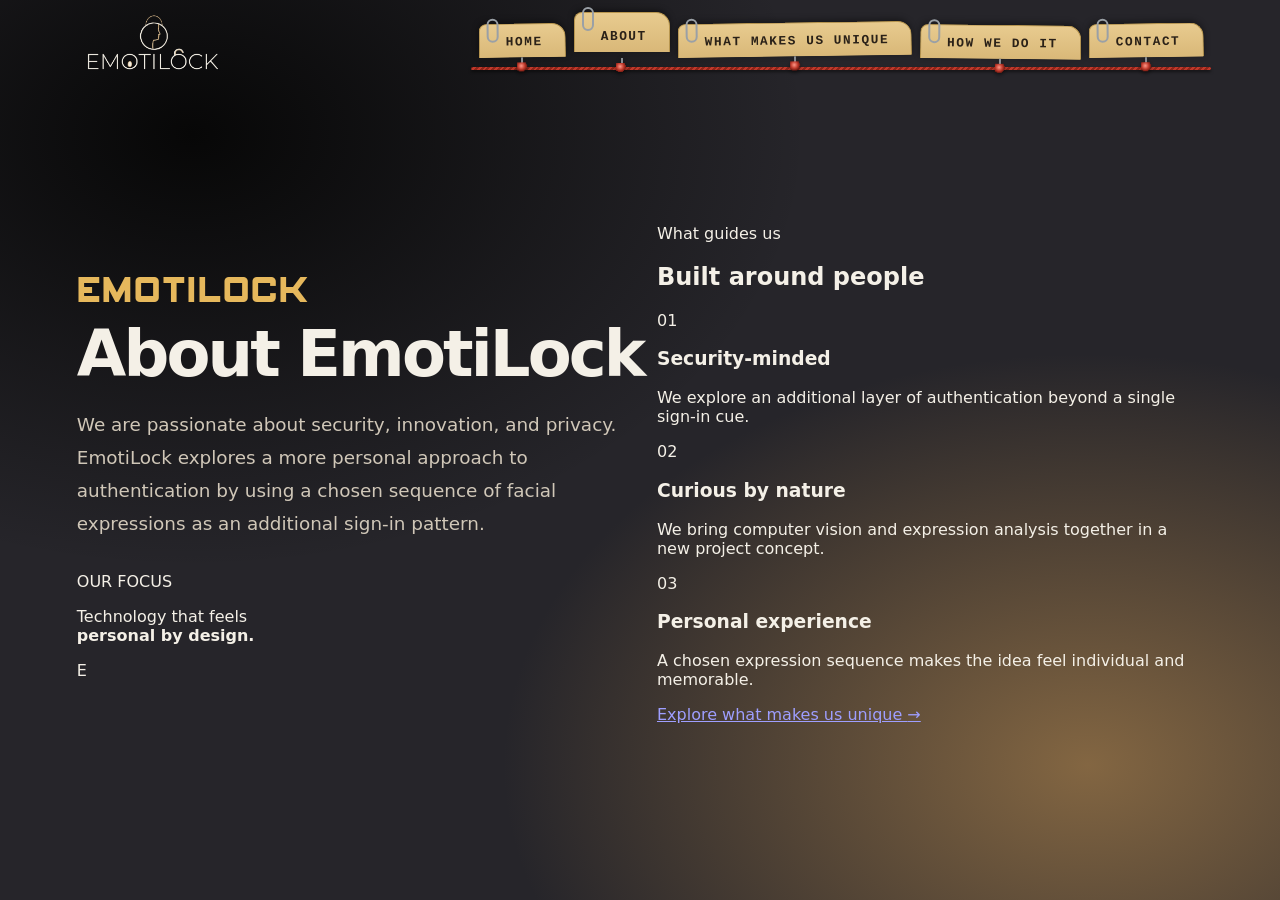
==== commit dc80ce05: "Fixed Favicons again" ====
--- a/about.html
+++ b/about.html
@@ -8,11 +8,11 @@
     <link rel="preconnect" href="https://fonts.gstatic.com" crossorigin>
     <link href="https://fonts.googleapis.com/css2?family=Montserrat:wght@400;500;600;700&display=swap" rel="stylesheet">
     <link rel="stylesheet" href="styles.css">
-    <link rel="icon" href="favicon.ico" sizes="any">
-    <link rel="icon" type="image/png" sizes="32x32" href="favicon-32x32.png">
-    <link rel="icon" type="image/png" sizes="16x16" href="favicon-16x16.png">
-    <link rel="apple-touch-icon" href="logo_apple.png">
-    <link rel="manifest" href="site.webmanifest">
+    <link rel="icon" href="images/favicon.ico" sizes="any">
+    <link rel="icon" type="image/png" sizes="32x32" href="images/favicon-32x32.png">
+    <link rel="icon" type="image/png" sizes="16x16" href="images/favicon-16x16.png">
+    <link rel="apple-touch-icon" href="images/logo_apple.png">
+    <link rel="manifest" href="images/site.webmanifest">
 </head>
 <body>
     <header class="site-header">
--- a/styles.css
+++ b/styles.css
@@ -5,7 +5,7 @@
     font-weight: 400;
     font-display: swap;
 }
-
+ 
 :root {
     color-scheme: dark;
     font-family: Inter, ui-sans-serif, system-ui, -apple-system, BlinkMacSystemFont, "Segoe UI", sans-serif;
@@ -15,12 +15,19 @@
     text-rendering: optimizeLegibility;
     -webkit-font-smoothing: antialiased;
     -moz-osx-font-smoothing: grayscale;
-}
-
+ 
+    /* heist folder colors */
+    --folder: #d9b878;
+    --folder-light: #e8cb8f;
+    --folder-dark: #b8964f;
+    --ink: #2a2118;
+    --stamp: #c0392b;
+}
+ 
 * {
     box-sizing: border-box;
 }
-
+ 
 body {
     min-width: 320px;
     min-height: 100vh;
@@ -31,7 +38,7 @@
         radial-gradient(ellipse at 85% 85%, #836642 0, transparent 38%),
         #26252a;
 }
-
+ 
 .site-header {
     width: min(100%, 1280px);
     min-height: 96px;
@@ -41,39 +48,145 @@
     justify-content: space-between;
     gap: 2rem;
 }
-
+ 
 .brand {
     display: inline-flex;
     flex: 0 0 auto;
     text-decoration: none;
 }
-
+ 
 .brand img {
     display: block;
     width: clamp(100px, 14vw, 150px);
     height: auto;
 }
-
+ 
+/* ---------- NAV: FOLDER TABS ---------- */
 .site-header nav {
     display: flex;
     flex-wrap: wrap;
     justify-content: flex-end;
-    gap: clamp(0.8rem, 2vw, 1.75rem);
-}
-
+    align-items: flex-end;
+    gap: 8px;
+    margin: 0;
+    padding: 0 0 20px; /* room for the string + pins under the tabs */
+    list-style: none;
+    position: relative;
+}
+ 
+/* if your links are wrapped in <li>, this keeps the list tidy */
+.site-header nav li {
+    list-style: none;
+    margin: 0;
+    padding: 0;
+    background: none;
+}
+ 
 .site-header nav a {
-    color: #e4d7c0;
-    font-family: "Spy Agency", sans-serif;
-    font-size: 0.9rem;
+    position: relative;
+    display: block;
+    padding: 10px 22px 8px 26px;
+    color: var(--ink);
+    font-family: "Courier New", Courier, monospace;
+    font-size: 0.8rem;
+    font-weight: 700;
+    letter-spacing: 0.12em;
+    text-transform: uppercase;
     text-decoration: none;
-    transition: color 160ms ease;
-}
-
+    /* layer 1: CLASSIFIED stamp (hidden until hover), layer 2: folder color */
+    background-color: var(--folder);
+    background-image:
+        url("data:image/svg+xml,%3Csvg xmlns='http://www.w3.org/2000/svg' width='72' height='22' viewBox='0 0 72 22'%3E%3Cg transform='rotate(8 36 11)'%3E%3Crect x='3' y='5' width='66' height='12' rx='2' fill='none' stroke='%23c0392b' stroke-width='1.6'/%3E%3Ctext x='36' y='14' text-anchor='middle' font-family='Courier New,monospace' font-weight='700' font-size='8' letter-spacing='1' fill='%23c0392b'%3ECLASSIFIED%3C/text%3E%3C/g%3E%3C/svg%3E"),
+        linear-gradient(180deg, var(--folder-light), var(--folder));
+    background-repeat: no-repeat;
+    background-position: right 3px top 0, 0 0;
+    background-size: 0 0, 100% 100%;
+    border: 1px solid var(--folder-dark);
+    border-bottom: none;
+    border-radius: 8px 14px 0 0;
+    box-shadow: 0 -2px 6px rgb(0 0 0 / 40%);
+    transform-origin: bottom left;
+    transition: transform 150ms ease, padding 150ms ease, background-size 120ms ease;
+    z-index: 1; /* keeps tabs and pins above the string */
+}
+ 
+/* staggered "stacked on a desk" tilt (works with or without <li>) */
+.site-header nav a:nth-of-type(odd),
+.site-header nav li:nth-child(odd) > a {
+    transform: rotate(-0.8deg);
+}
+ 
+.site-header nav a:nth-of-type(even),
+.site-header nav li:nth-child(even) > a {
+    transform: rotate(0.6deg);
+}
+ 
+.site-header nav a:hover,
+.site-header nav a:focus-visible,
+.site-header nav a[aria-current="page"] {
+    color: var(--ink);
+    transform: translateY(-6px) rotate(0);
+    padding-top: 16px;
+    outline: none;
+}
+ 
+/* paperclip */
+.site-header nav a::before {
+    content: "";
+    position: absolute;
+    left: 7px;
+    top: -6px;
+    width: 8px;
+    height: 20px;
+    border: 2px solid #9aa0a6;
+    border-radius: 6px;
+}
+ 
+/* CLASSIFIED stamp pops in on hover */
 .site-header nav a:hover,
 .site-header nav a:focus-visible {
-    color: #e6b85c;
-}
-
+    background-size: 72px 22px, 100% 100%;
+}
+ 
+/* red string running under the tabs */
+.site-header nav::after {
+    content: "";
+    position: absolute;
+    left: -8px;
+    right: -8px;
+    bottom: 8px;
+    height: 3px;
+    border-radius: 2px;
+    background: repeating-linear-gradient(135deg, #8f2418 0 2px, #c0392b 2px 4px);
+    box-shadow: 0 2px 3px rgb(0 0 0 / 50%);
+    pointer-events: none;
+    z-index: 0;
+}
+ 
+/* a pin dropping from each tab onto the string */
+.site-header nav a::after {
+    content: "";
+    position: absolute;
+    top: 100%;
+    left: 50%;
+    width: 11px;
+    height: 16px;
+    margin-left: -5.5px;
+    background:
+        radial-gradient(circle at 38% 32%, #ff9a8a 0, #c0392b 3.5px, #7a1d14 5.5px, transparent 5.7px) 50% 100% / 11px 11px no-repeat,
+        linear-gradient(#8a8f94, #8a8f94) 50% 0 / 2px 6px no-repeat;
+    filter: drop-shadow(0 2px 2px rgb(0 0 0 / 50%));
+    pointer-events: none;
+}
+ 
+/* when a tab lifts on hover, keep its pin anchored on the string */
+.site-header nav a:hover::after,
+.site-header nav a:focus-visible::after,
+.site-header nav a[aria-current="page"]::after {
+    top: calc(100% + 6px);
+}
+ 
+/* ---------- PAGE CONTENT ---------- */
 .hero,
 .page-main {
     width: min(100%, 1280px);
@@ -83,70 +196,31 @@
     align-items: center;
     padding: 2rem 0 5rem;
 }
-
-.page-main {
-    position: relative;
-    isolation: isolate;
-}
-
-.page-main::before,
-.page-main::after {
-    position: absolute;
-    z-index: -1;
-    content: "";
-    pointer-events: none;
-}
-
-.page-main::before {
-    top: 12%;
-    right: -5rem;
-    width: clamp(220px, 34vw, 440px);
-    aspect-ratio: 1;
-    border: 1px solid rgb(230 184 92 / 22%);
-    border-radius: 50%;
-    box-shadow:
-        inset 0 0 0 18px rgb(230 184 92 / 3%),
-        inset 0 0 0 58px rgb(230 184 92 / 3%),
-        0 0 100px rgb(230 184 92 / 7%);
-}
-
-.page-main::after {
-    top: 22%;
-    right: clamp(2rem, 12vw, 10rem);
-    width: 12px;
-    aspect-ratio: 1;
-    border-radius: 50%;
-    background: #e6b85c;
-    box-shadow:
-        0 0 24px 8px rgb(230 184 92 / 24%),
-        -145px 140px 0 -4px rgb(230 184 92 / 70%),
-        -145px 140px 24px 2px rgb(230 184 92 / 20%);
-}
-
+ 
 .hero {
     display: grid;
     grid-template-columns: minmax(0, 1fr) minmax(280px, 0.9fr);
     gap: clamp(2rem, 5vw, 5rem);
 }
-
+ 
 .hero-copy,
 .page-content {
     position: relative;
     z-index: 1;
     width: min(100%, 800px);
 }
-
+ 
 .hero-copy {
     width: 100%;
 }
-
+ 
 .hero-art {
     width: 100%;
     max-width: 500px;
     margin: 0 auto;
     background: transparent;
 }
-
+ 
 .hero-art img {
     display: block;
     width: 100%;
@@ -154,7 +228,7 @@
     background: transparent;
     filter: drop-shadow(0 24px 28px rgb(0 0 0 / 35%));
 }
-
+ 
 .hero-wordmark,
 .page-wordmark {
     margin: 0 0 0.75rem;
@@ -164,7 +238,7 @@
     font-weight: 300;
     letter-spacing: 0.04em;
 }
-
+ 
 .hero h1,
 .page-title {
     margin: 0;
@@ -173,519 +247,11 @@
     letter-spacing: -0.045em;
     line-height: 1.05;
 }
-
-.hero h1 {
-    font-family: "Montserrat", sans-serif;
-}
-
+ 
 .page-title {
     font-size: clamp(2.4rem, 5vw, 4.5rem);
 }
-
-.unique-main {
-    display: block;
-    padding-top: clamp(3rem, 7vh, 5rem);
-}
-
-.unique-main .page-content {
-    max-width: 850px;
-}
-
-.unique-features {
-    position: relative;
-    z-index: 1;
-    display: grid;
-    grid-template-columns: repeat(3, minmax(0, 1fr));
-    gap: 1rem;
-    margin-top: clamp(2rem, 5vh, 3.5rem);
-}
-
-.feature-card {
-    position: relative;
-    min-height: 270px;
-    padding: clamp(1.25rem, 2.5vw, 2rem);
-    overflow: hidden;
-    border: 1px solid rgb(230 184 92 / 24%);
-    border-radius: 18px;
-    background: linear-gradient(145deg, rgb(255 255 255 / 6%), rgb(255 255 255 / 1%));
-    box-shadow: 0 18px 44px rgb(0 0 0 / 12%);
-}
-
-.feature-card::after {
-    position: absolute;
-    right: -42px;
-    bottom: -52px;
-    width: 140px;
-    aspect-ratio: 1;
-    border: 1px solid rgb(230 184 92 / 16%);
-    border-radius: 50%;
-    content: "";
-    pointer-events: none;
-}
-
-.feature-icon {
-    width: 48px;
-    height: 48px;
-    display: grid;
-    place-items: center;
-    margin-bottom: 1.5rem;
-    border: 1px solid rgb(230 184 92 / 35%);
-    border-radius: 14px;
-    background: rgb(230 184 92 / 8%);
-}
-
-.feature-icon svg {
-    width: 28px;
-    height: 28px;
-    stroke: #e6b85c;
-    stroke-linecap: round;
-    stroke-linejoin: round;
-    stroke-width: 1.7;
-}
-
-.feature-index,
-.comparison-label {
-    color: #e6b85c;
-    font-size: 0.7rem;
-    font-weight: 700;
-    letter-spacing: 0.13em;
-}
-
-.feature-card h2 {
-    position: relative;
-    z-index: 1;
-    margin: 0.65rem 0 0.6rem;
-    color: #f4f0e7;
-    font-family: "Montserrat", sans-serif;
-    font-size: clamp(1.05rem, 1.5vw, 1.3rem);
-    line-height: 1.4;
-}
-
-.feature-card p,
-.comparison-card p {
-    position: relative;
-    z-index: 1;
-    margin: 0;
-    color: #d0c7b8;
-    font-size: 0.95rem;
-    line-height: 1.7;
-}
-
-.comparison-section {
-    position: relative;
-    z-index: 1;
-    margin: clamp(3rem, 7vh, 5rem) 0 1rem;
-    padding: clamp(1.5rem, 4vw, 3rem);
-    border: 1px solid rgb(230 184 92 / 22%);
-    border-radius: 22px;
-    background: linear-gradient(135deg, rgb(230 184 92 / 7%), rgb(255 255 255 / 2%));
-}
-
-.comparison-heading {
-    margin-bottom: 1.5rem;
-}
-
-.comparison-heading h2 {
-    margin: 0.5rem 0 0;
-    color: #f4f0e7;
-    font-family: "Montserrat", sans-serif;
-    font-size: clamp(1.5rem, 3vw, 2.2rem);
-    letter-spacing: -0.04em;
-}
-
-.comparison-grid {
-    display: grid;
-    grid-template-columns: minmax(0, 1fr) auto minmax(0, 1fr);
-    align-items: stretch;
-    gap: clamp(1rem, 3vw, 2rem);
-}
-
-.comparison-card {
-    padding: 1.35rem;
-    border: 1px solid rgb(255 255 255 / 9%);
-    border-radius: 16px;
-    background: rgb(9 9 10 / 28%);
-}
-
-.comparison-card-featured {
-    border-color: rgb(230 184 92 / 40%);
-    background: linear-gradient(145deg, rgb(230 184 92 / 10%), rgb(9 9 10 / 24%));
-}
-
-.comparison-card h3 {
-    margin: 0.7rem 0 0.5rem;
-    color: #f4f0e7;
-    font-family: "Montserrat", sans-serif;
-    font-size: 1.15rem;
-    line-height: 1.45;
-}
-
-.comparison-divider {
-    align-self: center;
-    color: #e6b85c;
-    font-family: "Spy Agency", sans-serif;
-    font-size: 1.1rem;
-    letter-spacing: 0.08em;
-}
-
-.comparison-note {
-    margin: 1rem 0 0;
-    color: #bfb6a8;
-    font-size: 0.82rem;
-    line-height: 1.6;
-}
-
-.unique-cta {
-    margin-top: 1.5rem;
-}
-
-.about-main,
-.contact-main {
-    display: block;
-    padding-top: clamp(3rem, 8vh, 6rem);
-}
-
-.about-intro {
-    display: grid;
-    grid-template-columns: minmax(0, 1.2fr) minmax(280px, 0.8fr);
-    align-items: center;
-    gap: clamp(2rem, 6vw, 6rem);
-}
-
-.about-statement {
-    position: relative;
-    min-height: 280px;
-    display: flex;
-    flex-direction: column;
-    justify-content: center;
-    padding: 2rem;
-    overflow: hidden;
-    border: 1px solid rgb(230 184 92 / 32%);
-    border-radius: 24px;
-    background:
-        radial-gradient(circle at 80% 20%, rgb(230 184 92 / 15%), transparent 48%),
-        linear-gradient(145deg, rgb(255 255 255 / 5%), rgb(255 255 255 / 1%));
-}
-
-.about-statement-label {
-    position: relative;
-    z-index: 1;
-    color: #e6b85c;
-    font-size: 0.72rem;
-    font-weight: 700;
-    letter-spacing: 0.16em;
-}
-
-.about-statement p {
-    position: relative;
-    z-index: 1;
-    margin: 1rem 0 0;
-    color: #d0c7b8;
-    font-family: "Montserrat", sans-serif;
-    font-size: clamp(1.2rem, 2.3vw, 1.7rem);
-    line-height: 1.55;
-}
-
-.about-statement strong {
-    color: #f4f0e7;
-}
-
-.about-statement-mark {
-    position: absolute;
-    right: 1rem;
-    bottom: -5.5rem;
-    color: rgb(230 184 92 / 9%);
-    font-family: "Spy Agency", sans-serif;
-    font-size: 18rem;
-    line-height: 1;
-}
-
-.about-orbit {
-    position: absolute;
-    right: -3rem;
-    top: -4rem;
-    width: 15rem;
-    aspect-ratio: 1;
-    border: 1px solid rgb(230 184 92 / 24%);
-    border-radius: 50%;
-}
-
-.about-orbit-two {
-    right: 1rem;
-    top: 0;
-    width: 7rem;
-    border-color: rgb(230 184 92 / 17%);
-}
-
-.about-principles {
-    position: relative;
-    z-index: 1;
-    margin-top: clamp(3rem, 8vh, 6rem);
-    padding-bottom: 2rem;
-}
-
-.about-section-heading {
-    margin-bottom: 1.5rem;
-}
-
-.about-section-heading h2 {
-    margin: 0.5rem 0 0;
-    color: #f4f0e7;
-    font-family: "Montserrat", sans-serif;
-    font-size: clamp(1.6rem, 3vw, 2.3rem);
-    letter-spacing: -0.04em;
-}
-
-.principle-grid {
-    display: grid;
-    grid-template-columns: repeat(3, minmax(0, 1fr));
-    gap: 1rem;
-}
-
-.principle-card {
-    position: relative;
-    min-height: 190px;
-    padding: 1.4rem;
-    overflow: hidden;
-    border-top: 1px solid rgb(230 184 92 / 45%);
-    border-radius: 0 0 16px 16px;
-    background: linear-gradient(180deg, rgb(230 184 92 / 7%), rgb(255 255 255 / 1%));
-}
-
-.principle-number {
-    color: #e6b85c;
-    font-family: "Spy Agency", sans-serif;
-    font-size: 0.95rem;
-    letter-spacing: 0.1em;
-}
-
-.principle-card h3 {
-    margin: 1rem 0 0.5rem;
-    color: #f4f0e7;
-    font-family: "Montserrat", sans-serif;
-    font-size: 1.05rem;
-}
-
-.principle-card p {
-    margin: 0;
-    color: #d0c7b8;
-    font-size: 0.92rem;
-    line-height: 1.7;
-}
-
-.about-next-link {
-    display: inline-flex;
-    align-items: center;
-    gap: 0.6rem;
-    margin-top: 1.5rem;
-    color: #e6b85c;
-    font-weight: 700;
-    text-decoration: none;
-}
-
-.about-next-link:hover,
-.about-next-link:focus-visible {
-    color: #f4f0e7;
-}
-
-.process-section {
-    position: relative;
-    z-index: 1;
-    width: min(100%, 1100px);
-    display: grid;
-    grid-template-columns: minmax(0, 1fr) auto minmax(0, 1fr) auto minmax(0, 1fr);
-    align-items: center;
-    gap: clamp(0.75rem, 2vw, 1.5rem);
-    margin: clamp(2rem, 5vh, 3.5rem) auto 0;
-}
-
-.process-step {
-    min-height: 220px;
-    display: flex;
-    flex-direction: column;
-    align-items: flex-start;
-    padding: 1.35rem;
-    border: 1px solid rgb(230 184 92 / 22%);
-    border-radius: 18px;
-    background: linear-gradient(145deg, rgb(255 255 255 / 5%), rgb(255 255 255 / 1%));
-}
-
-.process-index {
-    color: #e6b85c;
-    font-size: 0.68rem;
-    font-weight: 700;
-    letter-spacing: 0.12em;
-}
-
-.process-symbol {
-    position: relative;
-    width: 42px;
-    height: 42px;
-    display: block;
-    margin: 1.3rem 0 0.8rem;
-    border: 1px solid rgb(230 184 92 / 55%);
-    border-radius: 13px;
-    background: rgb(230 184 92 / 8%);
-}
-
-.process-camera::before {
-    position: absolute;
-    inset: 11px 8px;
-    border: 1px solid #e6b85c;
-    border-radius: 4px;
-    content: "";
-}
-
-.process-camera::after {
-    position: absolute;
-    top: 15px;
-    left: 16px;
-    width: 9px;
-    aspect-ratio: 1;
-    border: 1px solid #e6b85c;
-    border-radius: 50%;
-    content: "";
-}
-
-.process-scan::before,
-.process-scan::after {
-    position: absolute;
-    left: 9px;
-    width: 22px;
-    height: 7px;
-    border: 1px solid #e6b85c;
-    border-radius: 50%;
-    content: "";
-}
-
-.process-scan::before {
-    top: 11px;
-}
-
-.process-scan::after {
-    top: 20px;
-}
-
-.process-check::before {
-    position: absolute;
-    top: 10px;
-    left: 14px;
-    width: 12px;
-    height: 18px;
-    border-right: 2px solid #e6b85c;
-    border-bottom: 2px solid #e6b85c;
-    content: "";
-    transform: rotate(42deg);
-}
-
-.process-step h2 {
-    margin: 0 0 0.45rem;
-    color: #f4f0e7;
-    font-family: "Montserrat", sans-serif;
-    font-size: 1.05rem;
-}
-
-.process-step p {
-    margin: 0;
-    color: #d0c7b8;
-    font-size: 0.88rem;
-    line-height: 1.6;
-}
-
-.process-connector {
-    color: #e6b85c;
-    font-size: 1.25rem;
-}
-
-.how-main {
-    display: block;
-    padding-top: clamp(3rem, 8vh, 6rem);
-}
-
-.how-main .page-content {
-    max-width: 850px;
-}
-
-.expression-section {
-    position: relative;
-    z-index: 1;
-    width: min(100%, 1100px);
-    margin: clamp(2.5rem, 7vh, 5rem) auto 0;
-}
-
-.expression-heading {
-    margin-bottom: 1.5rem;
-}
-
-.section-kicker {
-    color: #e6b85c;
-    font-size: 0.78rem;
-    font-weight: 700;
-    letter-spacing: 0.14em;
-    text-transform: uppercase;
-}
-
-.expression-heading h2 {
-    margin: 0.5rem 0 0;
-    color: #f4f0e7;
-    font-family: "Montserrat", sans-serif;
-    font-size: clamp(1.6rem, 3vw, 2.3rem);
-    letter-spacing: -0.04em;
-}
-
-.expression-sequence {
-    display: grid;
-    grid-template-columns: repeat(4, minmax(0, 1fr));
-    gap: 0.85rem;
-    margin: 0;
-    padding: 0;
-    list-style: none;
-    counter-reset: expression-step;
-}
-
-.expression-sequence li {
-    position: relative;
-    min-height: 118px;
-    display: flex;
-    flex-direction: column;
-    justify-content: space-between;
-    gap: 1.25rem;
-    padding: 1rem 1.1rem;
-    overflow: hidden;
-    border: 1px solid rgb(230 184 92 / 22%);
-    border-radius: 16px;
-    background: linear-gradient(145deg, rgb(255 255 255 / 5%), rgb(255 255 255 / 1%));
-    color: #f4f0e7;
-    font-family: "Montserrat", sans-serif;
-    font-size: 1.05rem;
-    font-weight: 600;
-}
-
-.expression-sequence li::after {
-    position: absolute;
-    right: -22px;
-    bottom: -34px;
-    width: 84px;
-    aspect-ratio: 1;
-    border: 1px solid rgb(230 184 92 / 22%);
-    border-radius: 50%;
-    content: "";
-}
-
-.expression-number {
-    color: #e6b85c;
-    font-family: "Spy Agency", sans-serif;
-    font-size: 0.9rem;
-    letter-spacing: 0.08em;
-}
-
-.sequence-note {
-    margin: 1rem 0 0;
-    color: #bfb6a8;
-    font-size: 0.9rem;
-    line-height: 1.7;
-}
-
+ 
 .description,
 .page-description {
     max-width: 62ch;
@@ -694,12 +260,7 @@
     font-size: clamp(1rem, 2vw, 1.15rem);
     line-height: 1.8;
 }
-
-.hero-copy .description {
-    font-family: "Nunito", sans-serif;
-    font-weight: 700;
-}
-
+ 
 .get-started,
 .primary-button {
     display: inline-block;
@@ -714,164 +275,37 @@
     cursor: pointer;
     transition: background-color 160ms ease, transform 160ms ease;
 }
-
+ 
 .get-started:hover,
 .primary-button:hover {
     transform: translateY(-2px);
     background: #f0c66f;
 }
-
+ 
 .get-started:focus-visible,
 .primary-button:focus-visible {
     outline: 3px solid #f4f0e7;
     outline-offset: 4px;
 }
-
+ 
 .contact-links {
     display: grid;
     justify-items: start;
-    gap: 1rem;
-}
-
-.contact-person {
-    margin: 0;
-    color: #f4f0e7;
-    line-height: 1.8;
-}
-
-.contact-person strong {
-    font-weight: 700;
-}
-
+    gap: 0.75rem;
+}
+ 
 .contact-links a {
     color: #e6b85c;
     font-size: clamp(1rem, 2vw, 1.15rem);
     text-decoration-thickness: 1px;
     text-underline-offset: 0.25em;
 }
-
+ 
 .contact-links a:hover,
 .contact-links a:focus-visible {
     color: #f4f0e7;
 }
-
-.contact-main {
-    padding-bottom: clamp(3rem, 8vh, 6rem);
-}
-
-.contact-intro {
-    position: relative;
-    z-index: 1;
-    max-width: 800px;
-}
-
-.contact-people {
-    position: relative;
-    z-index: 1;
-    display: grid;
-    grid-template-columns: repeat(3, minmax(0, 1fr));
-    gap: 1rem;
-    margin-top: clamp(2rem, 5vh, 3.5rem);
-}
-
-.contact-card {
-    position: relative;
-    min-width: 0;
-    min-height: 255px;
-    display: flex;
-    flex-direction: column;
-    align-items: flex-start;
-    padding: 1.4rem;
-    overflow: hidden;
-    border: 1px solid rgb(230 184 92 / 24%);
-    border-radius: 18px;
-    background: linear-gradient(145deg, rgb(255 255 255 / 6%), rgb(255 255 255 / 1%));
-    box-shadow: 0 18px 44px rgb(0 0 0 / 12%);
-}
-
-.contact-card::after {
-    position: absolute;
-    right: -45px;
-    top: 55px;
-    width: 140px;
-    aspect-ratio: 1;
-    border: 1px solid rgb(230 184 92 / 15%);
-    border-radius: 50%;
-    content: "";
-    pointer-events: none;
-}
-
-.contact-card-index {
-    color: #e6b85c;
-    font-size: 0.68rem;
-    font-weight: 700;
-    letter-spacing: 0.13em;
-}
-
-.contact-avatar {
-    width: 48px;
-    height: 48px;
-    display: grid;
-    place-items: center;
-    margin-top: 1.2rem;
-    border: 1px solid rgb(230 184 92 / 45%);
-    border-radius: 50%;
-    background: rgb(230 184 92 / 9%);
-    color: #f4f0e7;
-    font-family: "Montserrat", sans-serif;
-    font-size: 0.85rem;
-    font-weight: 700;
-}
-
-.contact-card h2 {
-    position: relative;
-    z-index: 1;
-    margin: 0.9rem 0 0.35rem;
-    color: #f4f0e7;
-    font-family: "Montserrat", sans-serif;
-    font-size: 1.1rem;
-}
-
-.contact-email {
-    position: relative;
-    z-index: 1;
-    color: #d0c7b8;
-    font-size: 0.87rem;
-    overflow-wrap: anywhere;
-    text-decoration: none;
-}
-
-.contact-email:hover,
-.contact-email:focus-visible {
-    color: #f4f0e7;
-    text-decoration: underline;
-    text-underline-offset: 0.2em;
-}
-
-.contact-social {
-    position: relative;
-    z-index: 1;
-    display: inline-flex;
-    align-items: center;
-    gap: 0.45rem;
-    margin-top: auto;
-    padding-top: 1rem;
-    color: #e6b85c;
-    font-size: 0.82rem;
-    font-weight: 700;
-    text-decoration: none;
-}
-
-.contact-social:hover,
-.contact-social:focus-visible {
-    color: #f4f0e7;
-}
-
-.contact-social-empty {
-    color: #9e9587;
-    font-weight: 400;
-}
-
+ 
 @media (max-width: 760px) {
     .site-header {
         align-items: flex-start;
@@ -880,110 +314,45 @@
         gap: 1rem;
         padding: 1.25rem 0;
     }
-
+ 
     .site-header nav {
         justify-content: flex-start;
-    }
-
+        padding-bottom: 0;
+    }
+ 
+    /* tabs wrap onto several rows on small screens, so skip the string */
+    .site-header nav::after,
+    .site-header nav a::after {
+        display: none;
+    }
+ 
     .hero,
     .page-main {
         min-height: 0;
         padding: 3rem 0;
     }
-
+ 
     .hero {
         grid-template-columns: 1fr;
         gap: 2rem;
     }
-
+ 
     .hero-art {
         width: min(100%, 420px);
     }
-
-    .page-main::before {
-        top: 4%;
-        right: -8rem;
-    }
-
-    .page-main::after {
-        top: 12%;
-        right: 3rem;
-    }
-
-    .expression-sequence {
-        grid-template-columns: repeat(2, minmax(0, 1fr));
-    }
-
-    .unique-features {
-        grid-template-columns: 1fr;
-    }
-
-    .feature-card {
-        min-height: 0;
-    }
-
-    .comparison-grid {
-        grid-template-columns: 1fr;
-        gap: 0.8rem;
-    }
-
-    .comparison-divider {
-        justify-self: center;
-    }
-
-    .about-intro {
-        grid-template-columns: 1fr;
-    }
-
-    .about-statement {
-        min-height: 220px;
-    }
-
-    .principle-grid,
-    .contact-people {
-        grid-template-columns: 1fr;
-    }
-
-    .principle-card {
-        min-height: 0;
-    }
-
-    .contact-card {
-        min-height: 230px;
-    }
-
-    .process-section {
-        grid-template-columns: 1fr;
-        gap: 0.7rem;
-    }
-
-    .process-step {
-        min-height: 0;
-    }
-
-    .process-connector {
-        justify-self: center;
-        transform: rotate(90deg);
-    }
-
-}
-
+}
+ 
 @media (max-width: 480px) {
     body {
         padding: 0 1rem;
     }
-
+ 
     .site-header nav {
-        gap: 0.75rem 1rem;
-    }
-
+        gap: 0.5rem;
+    }
+ 
     .site-header nav a {
-        font-size: 0.82rem;
-    }
-
-    .expression-sequence li {
-        min-height: 100px;
-        padding: 0.85rem;
-        font-size: 0.95rem;
-    }
-}
+        padding: 8px 14px 6px 20px;
+        font-size: 0.7rem;
+    }
+}
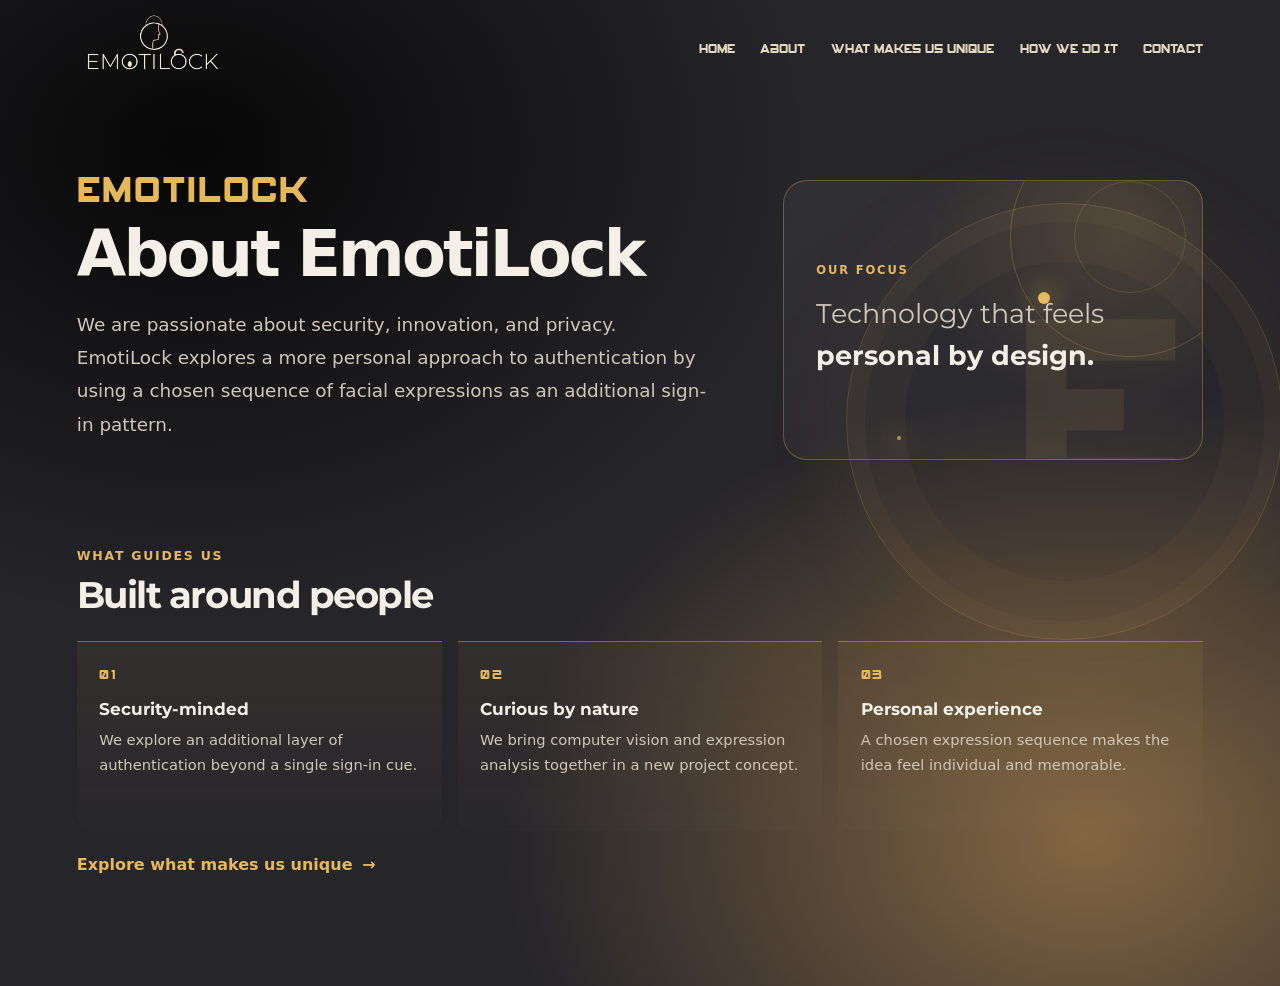
==== commit d58d874c: "Add files via upload" ====
--- a/about.html
+++ b/about.html
@@ -8,11 +8,11 @@
     <link rel="preconnect" href="https://fonts.gstatic.com" crossorigin>
     <link href="https://fonts.googleapis.com/css2?family=Montserrat:wght@400;500;600;700&display=swap" rel="stylesheet">
     <link rel="stylesheet" href="styles.css">
-    <link rel="icon" href="images/favicon.ico" sizes="any">
-    <link rel="icon" type="image/png" sizes="32x32" href="images/favicon-32x32.png">
-    <link rel="icon" type="image/png" sizes="16x16" href="images/favicon-16x16.png">
-    <link rel="apple-touch-icon" href="images/logo_apple.png">
-    <link rel="manifest" href="images/site.webmanifest">
+    <link rel="icon" href="favicon.ico" sizes="any">
+    <link rel="icon" type="image/png" sizes="32x32" href="favicon-32x32.png">
+    <link rel="icon" type="image/png" sizes="16x16" href="favicon-16x16.png">
+    <link rel="apple-touch-icon" href="logo_apple.png">
+    <link rel="manifest" href="site.webmanifest">
 </head>
 <body>
     <header class="site-header">
--- a/styles.css
+++ b/styles.css
@@ -5,7 +5,7 @@
     font-weight: 400;
     font-display: swap;
 }
- 
+
 :root {
     color-scheme: dark;
     font-family: Inter, ui-sans-serif, system-ui, -apple-system, BlinkMacSystemFont, "Segoe UI", sans-serif;
@@ -15,19 +15,12 @@
     text-rendering: optimizeLegibility;
     -webkit-font-smoothing: antialiased;
     -moz-osx-font-smoothing: grayscale;
- 
-    /* heist folder colors */
-    --folder: #d9b878;
-    --folder-light: #e8cb8f;
-    --folder-dark: #b8964f;
-    --ink: #2a2118;
-    --stamp: #c0392b;
-}
- 
+}
+
 * {
     box-sizing: border-box;
 }
- 
+
 body {
     min-width: 320px;
     min-height: 100vh;
@@ -38,7 +31,7 @@
         radial-gradient(ellipse at 85% 85%, #836642 0, transparent 38%),
         #26252a;
 }
- 
+
 .site-header {
     width: min(100%, 1280px);
     min-height: 96px;
@@ -48,145 +41,39 @@
     justify-content: space-between;
     gap: 2rem;
 }
- 
+
 .brand {
     display: inline-flex;
     flex: 0 0 auto;
     text-decoration: none;
 }
- 
+
 .brand img {
     display: block;
     width: clamp(100px, 14vw, 150px);
     height: auto;
 }
- 
-/* ---------- NAV: FOLDER TABS ---------- */
+
 .site-header nav {
     display: flex;
     flex-wrap: wrap;
     justify-content: flex-end;
-    align-items: flex-end;
-    gap: 8px;
-    margin: 0;
-    padding: 0 0 20px; /* room for the string + pins under the tabs */
-    list-style: none;
-    position: relative;
-}
- 
-/* if your links are wrapped in <li>, this keeps the list tidy */
-.site-header nav li {
-    list-style: none;
-    margin: 0;
-    padding: 0;
-    background: none;
-}
- 
+    gap: clamp(0.8rem, 2vw, 1.75rem);
+}
+
 .site-header nav a {
-    position: relative;
-    display: block;
-    padding: 10px 22px 8px 26px;
-    color: var(--ink);
-    font-family: "Courier New", Courier, monospace;
-    font-size: 0.8rem;
-    font-weight: 700;
-    letter-spacing: 0.12em;
-    text-transform: uppercase;
+    color: #e4d7c0;
+    font-family: "Spy Agency", sans-serif;
+    font-size: 0.9rem;
     text-decoration: none;
-    /* layer 1: CLASSIFIED stamp (hidden until hover), layer 2: folder color */
-    background-color: var(--folder);
-    background-image:
-        url("data:image/svg+xml,%3Csvg xmlns='http://www.w3.org/2000/svg' width='72' height='22' viewBox='0 0 72 22'%3E%3Cg transform='rotate(8 36 11)'%3E%3Crect x='3' y='5' width='66' height='12' rx='2' fill='none' stroke='%23c0392b' stroke-width='1.6'/%3E%3Ctext x='36' y='14' text-anchor='middle' font-family='Courier New,monospace' font-weight='700' font-size='8' letter-spacing='1' fill='%23c0392b'%3ECLASSIFIED%3C/text%3E%3C/g%3E%3C/svg%3E"),
-        linear-gradient(180deg, var(--folder-light), var(--folder));
-    background-repeat: no-repeat;
-    background-position: right 3px top 0, 0 0;
-    background-size: 0 0, 100% 100%;
-    border: 1px solid var(--folder-dark);
-    border-bottom: none;
-    border-radius: 8px 14px 0 0;
-    box-shadow: 0 -2px 6px rgb(0 0 0 / 40%);
-    transform-origin: bottom left;
-    transition: transform 150ms ease, padding 150ms ease, background-size 120ms ease;
-    z-index: 1; /* keeps tabs and pins above the string */
-}
- 
-/* staggered "stacked on a desk" tilt (works with or without <li>) */
-.site-header nav a:nth-of-type(odd),
-.site-header nav li:nth-child(odd) > a {
-    transform: rotate(-0.8deg);
-}
- 
-.site-header nav a:nth-of-type(even),
-.site-header nav li:nth-child(even) > a {
-    transform: rotate(0.6deg);
-}
- 
-.site-header nav a:hover,
-.site-header nav a:focus-visible,
-.site-header nav a[aria-current="page"] {
-    color: var(--ink);
-    transform: translateY(-6px) rotate(0);
-    padding-top: 16px;
-    outline: none;
-}
- 
-/* paperclip */
-.site-header nav a::before {
-    content: "";
-    position: absolute;
-    left: 7px;
-    top: -6px;
-    width: 8px;
-    height: 20px;
-    border: 2px solid #9aa0a6;
-    border-radius: 6px;
-}
- 
-/* CLASSIFIED stamp pops in on hover */
+    transition: color 160ms ease;
+}
+
 .site-header nav a:hover,
 .site-header nav a:focus-visible {
-    background-size: 72px 22px, 100% 100%;
-}
- 
-/* red string running under the tabs */
-.site-header nav::after {
-    content: "";
-    position: absolute;
-    left: -8px;
-    right: -8px;
-    bottom: 8px;
-    height: 3px;
-    border-radius: 2px;
-    background: repeating-linear-gradient(135deg, #8f2418 0 2px, #c0392b 2px 4px);
-    box-shadow: 0 2px 3px rgb(0 0 0 / 50%);
-    pointer-events: none;
-    z-index: 0;
-}
- 
-/* a pin dropping from each tab onto the string */
-.site-header nav a::after {
-    content: "";
-    position: absolute;
-    top: 100%;
-    left: 50%;
-    width: 11px;
-    height: 16px;
-    margin-left: -5.5px;
-    background:
-        radial-gradient(circle at 38% 32%, #ff9a8a 0, #c0392b 3.5px, #7a1d14 5.5px, transparent 5.7px) 50% 100% / 11px 11px no-repeat,
-        linear-gradient(#8a8f94, #8a8f94) 50% 0 / 2px 6px no-repeat;
-    filter: drop-shadow(0 2px 2px rgb(0 0 0 / 50%));
-    pointer-events: none;
-}
- 
-/* when a tab lifts on hover, keep its pin anchored on the string */
-.site-header nav a:hover::after,
-.site-header nav a:focus-visible::after,
-.site-header nav a[aria-current="page"]::after {
-    top: calc(100% + 6px);
-}
- 
-/* ---------- PAGE CONTENT ---------- */
+    color: #e6b85c;
+}
+
 .hero,
 .page-main {
     width: min(100%, 1280px);
@@ -196,31 +83,70 @@
     align-items: center;
     padding: 2rem 0 5rem;
 }
- 
+
+.page-main {
+    position: relative;
+    isolation: isolate;
+}
+
+.page-main::before,
+.page-main::after {
+    position: absolute;
+    z-index: -1;
+    content: "";
+    pointer-events: none;
+}
+
+.page-main::before {
+    top: 12%;
+    right: -5rem;
+    width: clamp(220px, 34vw, 440px);
+    aspect-ratio: 1;
+    border: 1px solid rgb(230 184 92 / 22%);
+    border-radius: 50%;
+    box-shadow:
+        inset 0 0 0 18px rgb(230 184 92 / 3%),
+        inset 0 0 0 58px rgb(230 184 92 / 3%),
+        0 0 100px rgb(230 184 92 / 7%);
+}
+
+.page-main::after {
+    top: 22%;
+    right: clamp(2rem, 12vw, 10rem);
+    width: 12px;
+    aspect-ratio: 1;
+    border-radius: 50%;
+    background: #e6b85c;
+    box-shadow:
+        0 0 24px 8px rgb(230 184 92 / 24%),
+        -145px 140px 0 -4px rgb(230 184 92 / 70%),
+        -145px 140px 24px 2px rgb(230 184 92 / 20%);
+}
+
 .hero {
     display: grid;
     grid-template-columns: minmax(0, 1fr) minmax(280px, 0.9fr);
     gap: clamp(2rem, 5vw, 5rem);
 }
- 
+
 .hero-copy,
 .page-content {
     position: relative;
     z-index: 1;
     width: min(100%, 800px);
 }
- 
+
 .hero-copy {
     width: 100%;
 }
- 
+
 .hero-art {
     width: 100%;
     max-width: 500px;
     margin: 0 auto;
     background: transparent;
 }
- 
+
 .hero-art img {
     display: block;
     width: 100%;
@@ -228,7 +154,7 @@
     background: transparent;
     filter: drop-shadow(0 24px 28px rgb(0 0 0 / 35%));
 }
- 
+
 .hero-wordmark,
 .page-wordmark {
     margin: 0 0 0.75rem;
@@ -238,7 +164,7 @@
     font-weight: 300;
     letter-spacing: 0.04em;
 }
- 
+
 .hero h1,
 .page-title {
     margin: 0;
@@ -247,11 +173,519 @@
     letter-spacing: -0.045em;
     line-height: 1.05;
 }
- 
+
+.hero h1 {
+    font-family: "Montserrat", sans-serif;
+}
+
 .page-title {
     font-size: clamp(2.4rem, 5vw, 4.5rem);
 }
- 
+
+.unique-main {
+    display: block;
+    padding-top: clamp(3rem, 7vh, 5rem);
+}
+
+.unique-main .page-content {
+    max-width: 850px;
+}
+
+.unique-features {
+    position: relative;
+    z-index: 1;
+    display: grid;
+    grid-template-columns: repeat(3, minmax(0, 1fr));
+    gap: 1rem;
+    margin-top: clamp(2rem, 5vh, 3.5rem);
+}
+
+.feature-card {
+    position: relative;
+    min-height: 270px;
+    padding: clamp(1.25rem, 2.5vw, 2rem);
+    overflow: hidden;
+    border: 1px solid rgb(230 184 92 / 24%);
+    border-radius: 18px;
+    background: linear-gradient(145deg, rgb(255 255 255 / 6%), rgb(255 255 255 / 1%));
+    box-shadow: 0 18px 44px rgb(0 0 0 / 12%);
+}
+
+.feature-card::after {
+    position: absolute;
+    right: -42px;
+    bottom: -52px;
+    width: 140px;
+    aspect-ratio: 1;
+    border: 1px solid rgb(230 184 92 / 16%);
+    border-radius: 50%;
+    content: "";
+    pointer-events: none;
+}
+
+.feature-icon {
+    width: 48px;
+    height: 48px;
+    display: grid;
+    place-items: center;
+    margin-bottom: 1.5rem;
+    border: 1px solid rgb(230 184 92 / 35%);
+    border-radius: 14px;
+    background: rgb(230 184 92 / 8%);
+}
+
+.feature-icon svg {
+    width: 28px;
+    height: 28px;
+    stroke: #e6b85c;
+    stroke-linecap: round;
+    stroke-linejoin: round;
+    stroke-width: 1.7;
+}
+
+.feature-index,
+.comparison-label {
+    color: #e6b85c;
+    font-size: 0.7rem;
+    font-weight: 700;
+    letter-spacing: 0.13em;
+}
+
+.feature-card h2 {
+    position: relative;
+    z-index: 1;
+    margin: 0.65rem 0 0.6rem;
+    color: #f4f0e7;
+    font-family: "Montserrat", sans-serif;
+    font-size: clamp(1.05rem, 1.5vw, 1.3rem);
+    line-height: 1.4;
+}
+
+.feature-card p,
+.comparison-card p {
+    position: relative;
+    z-index: 1;
+    margin: 0;
+    color: #d0c7b8;
+    font-size: 0.95rem;
+    line-height: 1.7;
+}
+
+.comparison-section {
+    position: relative;
+    z-index: 1;
+    margin: clamp(3rem, 7vh, 5rem) 0 1rem;
+    padding: clamp(1.5rem, 4vw, 3rem);
+    border: 1px solid rgb(230 184 92 / 22%);
+    border-radius: 22px;
+    background: linear-gradient(135deg, rgb(230 184 92 / 7%), rgb(255 255 255 / 2%));
+}
+
+.comparison-heading {
+    margin-bottom: 1.5rem;
+}
+
+.comparison-heading h2 {
+    margin: 0.5rem 0 0;
+    color: #f4f0e7;
+    font-family: "Montserrat", sans-serif;
+    font-size: clamp(1.5rem, 3vw, 2.2rem);
+    letter-spacing: -0.04em;
+}
+
+.comparison-grid {
+    display: grid;
+    grid-template-columns: minmax(0, 1fr) auto minmax(0, 1fr);
+    align-items: stretch;
+    gap: clamp(1rem, 3vw, 2rem);
+}
+
+.comparison-card {
+    padding: 1.35rem;
+    border: 1px solid rgb(255 255 255 / 9%);
+    border-radius: 16px;
+    background: rgb(9 9 10 / 28%);
+}
+
+.comparison-card-featured {
+    border-color: rgb(230 184 92 / 40%);
+    background: linear-gradient(145deg, rgb(230 184 92 / 10%), rgb(9 9 10 / 24%));
+}
+
+.comparison-card h3 {
+    margin: 0.7rem 0 0.5rem;
+    color: #f4f0e7;
+    font-family: "Montserrat", sans-serif;
+    font-size: 1.15rem;
+    line-height: 1.45;
+}
+
+.comparison-divider {
+    align-self: center;
+    color: #e6b85c;
+    font-family: "Spy Agency", sans-serif;
+    font-size: 1.1rem;
+    letter-spacing: 0.08em;
+}
+
+.comparison-note {
+    margin: 1rem 0 0;
+    color: #bfb6a8;
+    font-size: 0.82rem;
+    line-height: 1.6;
+}
+
+.unique-cta {
+    margin-top: 1.5rem;
+}
+
+.about-main,
+.contact-main {
+    display: block;
+    padding-top: clamp(3rem, 8vh, 6rem);
+}
+
+.about-intro {
+    display: grid;
+    grid-template-columns: minmax(0, 1.2fr) minmax(280px, 0.8fr);
+    align-items: center;
+    gap: clamp(2rem, 6vw, 6rem);
+}
+
+.about-statement {
+    position: relative;
+    min-height: 280px;
+    display: flex;
+    flex-direction: column;
+    justify-content: center;
+    padding: 2rem;
+    overflow: hidden;
+    border: 1px solid rgb(230 184 92 / 32%);
+    border-radius: 24px;
+    background:
+        radial-gradient(circle at 80% 20%, rgb(230 184 92 / 15%), transparent 48%),
+        linear-gradient(145deg, rgb(255 255 255 / 5%), rgb(255 255 255 / 1%));
+}
+
+.about-statement-label {
+    position: relative;
+    z-index: 1;
+    color: #e6b85c;
+    font-size: 0.72rem;
+    font-weight: 700;
+    letter-spacing: 0.16em;
+}
+
+.about-statement p {
+    position: relative;
+    z-index: 1;
+    margin: 1rem 0 0;
+    color: #d0c7b8;
+    font-family: "Montserrat", sans-serif;
+    font-size: clamp(1.2rem, 2.3vw, 1.7rem);
+    line-height: 1.55;
+}
+
+.about-statement strong {
+    color: #f4f0e7;
+}
+
+.about-statement-mark {
+    position: absolute;
+    right: 1rem;
+    bottom: -5.5rem;
+    color: rgb(230 184 92 / 9%);
+    font-family: "Spy Agency", sans-serif;
+    font-size: 18rem;
+    line-height: 1;
+}
+
+.about-orbit {
+    position: absolute;
+    right: -3rem;
+    top: -4rem;
+    width: 15rem;
+    aspect-ratio: 1;
+    border: 1px solid rgb(230 184 92 / 24%);
+    border-radius: 50%;
+}
+
+.about-orbit-two {
+    right: 1rem;
+    top: 0;
+    width: 7rem;
+    border-color: rgb(230 184 92 / 17%);
+}
+
+.about-principles {
+    position: relative;
+    z-index: 1;
+    margin-top: clamp(3rem, 8vh, 6rem);
+    padding-bottom: 2rem;
+}
+
+.about-section-heading {
+    margin-bottom: 1.5rem;
+}
+
+.about-section-heading h2 {
+    margin: 0.5rem 0 0;
+    color: #f4f0e7;
+    font-family: "Montserrat", sans-serif;
+    font-size: clamp(1.6rem, 3vw, 2.3rem);
+    letter-spacing: -0.04em;
+}
+
+.principle-grid {
+    display: grid;
+    grid-template-columns: repeat(3, minmax(0, 1fr));
+    gap: 1rem;
+}
+
+.principle-card {
+    position: relative;
+    min-height: 190px;
+    padding: 1.4rem;
+    overflow: hidden;
+    border-top: 1px solid rgb(230 184 92 / 45%);
+    border-radius: 0 0 16px 16px;
+    background: linear-gradient(180deg, rgb(230 184 92 / 7%), rgb(255 255 255 / 1%));
+}
+
+.principle-number {
+    color: #e6b85c;
+    font-family: "Spy Agency", sans-serif;
+    font-size: 0.95rem;
+    letter-spacing: 0.1em;
+}
+
+.principle-card h3 {
+    margin: 1rem 0 0.5rem;
+    color: #f4f0e7;
+    font-family: "Montserrat", sans-serif;
+    font-size: 1.05rem;
+}
+
+.principle-card p {
+    margin: 0;
+    color: #d0c7b8;
+    font-size: 0.92rem;
+    line-height: 1.7;
+}
+
+.about-next-link {
+    display: inline-flex;
+    align-items: center;
+    gap: 0.6rem;
+    margin-top: 1.5rem;
+    color: #e6b85c;
+    font-weight: 700;
+    text-decoration: none;
+}
+
+.about-next-link:hover,
+.about-next-link:focus-visible {
+    color: #f4f0e7;
+}
+
+.process-section {
+    position: relative;
+    z-index: 1;
+    width: min(100%, 1100px);
+    display: grid;
+    grid-template-columns: minmax(0, 1fr) auto minmax(0, 1fr) auto minmax(0, 1fr);
+    align-items: center;
+    gap: clamp(0.75rem, 2vw, 1.5rem);
+    margin: clamp(2rem, 5vh, 3.5rem) auto 0;
+}
+
+.process-step {
+    min-height: 220px;
+    display: flex;
+    flex-direction: column;
+    align-items: flex-start;
+    padding: 1.35rem;
+    border: 1px solid rgb(230 184 92 / 22%);
+    border-radius: 18px;
+    background: linear-gradient(145deg, rgb(255 255 255 / 5%), rgb(255 255 255 / 1%));
+}
+
+.process-index {
+    color: #e6b85c;
+    font-size: 0.68rem;
+    font-weight: 700;
+    letter-spacing: 0.12em;
+}
+
+.process-symbol {
+    position: relative;
+    width: 42px;
+    height: 42px;
+    display: block;
+    margin: 1.3rem 0 0.8rem;
+    border: 1px solid rgb(230 184 92 / 55%);
+    border-radius: 13px;
+    background: rgb(230 184 92 / 8%);
+}
+
+.process-camera::before {
+    position: absolute;
+    inset: 11px 8px;
+    border: 1px solid #e6b85c;
+    border-radius: 4px;
+    content: "";
+}
+
+.process-camera::after {
+    position: absolute;
+    top: 15px;
+    left: 16px;
+    width: 9px;
+    aspect-ratio: 1;
+    border: 1px solid #e6b85c;
+    border-radius: 50%;
+    content: "";
+}
+
+.process-scan::before,
+.process-scan::after {
+    position: absolute;
+    left: 9px;
+    width: 22px;
+    height: 7px;
+    border: 1px solid #e6b85c;
+    border-radius: 50%;
+    content: "";
+}
+
+.process-scan::before {
+    top: 11px;
+}
+
+.process-scan::after {
+    top: 20px;
+}
+
+.process-check::before {
+    position: absolute;
+    top: 10px;
+    left: 14px;
+    width: 12px;
+    height: 18px;
+    border-right: 2px solid #e6b85c;
+    border-bottom: 2px solid #e6b85c;
+    content: "";
+    transform: rotate(42deg);
+}
+
+.process-step h2 {
+    margin: 0 0 0.45rem;
+    color: #f4f0e7;
+    font-family: "Montserrat", sans-serif;
+    font-size: 1.05rem;
+}
+
+.process-step p {
+    margin: 0;
+    color: #d0c7b8;
+    font-size: 0.88rem;
+    line-height: 1.6;
+}
+
+.process-connector {
+    color: #e6b85c;
+    font-size: 1.25rem;
+}
+
+.how-main {
+    display: block;
+    padding-top: clamp(3rem, 8vh, 6rem);
+}
+
+.how-main .page-content {
+    max-width: 850px;
+}
+
+.expression-section {
+    position: relative;
+    z-index: 1;
+    width: min(100%, 1100px);
+    margin: clamp(2.5rem, 7vh, 5rem) auto 0;
+}
+
+.expression-heading {
+    margin-bottom: 1.5rem;
+}
+
+.section-kicker {
+    color: #e6b85c;
+    font-size: 0.78rem;
+    font-weight: 700;
+    letter-spacing: 0.14em;
+    text-transform: uppercase;
+}
+
+.expression-heading h2 {
+    margin: 0.5rem 0 0;
+    color: #f4f0e7;
+    font-family: "Montserrat", sans-serif;
+    font-size: clamp(1.6rem, 3vw, 2.3rem);
+    letter-spacing: -0.04em;
+}
+
+.expression-sequence {
+    display: grid;
+    grid-template-columns: repeat(4, minmax(0, 1fr));
+    gap: 0.85rem;
+    margin: 0;
+    padding: 0;
+    list-style: none;
+    counter-reset: expression-step;
+}
+
+.expression-sequence li {
+    position: relative;
+    min-height: 118px;
+    display: flex;
+    flex-direction: column;
+    justify-content: space-between;
+    gap: 1.25rem;
+    padding: 1rem 1.1rem;
+    overflow: hidden;
+    border: 1px solid rgb(230 184 92 / 22%);
+    border-radius: 16px;
+    background: linear-gradient(145deg, rgb(255 255 255 / 5%), rgb(255 255 255 / 1%));
+    color: #f4f0e7;
+    font-family: "Montserrat", sans-serif;
+    font-size: 1.05rem;
+    font-weight: 600;
+}
+
+.expression-sequence li::after {
+    position: absolute;
+    right: -22px;
+    bottom: -34px;
+    width: 84px;
+    aspect-ratio: 1;
+    border: 1px solid rgb(230 184 92 / 22%);
+    border-radius: 50%;
+    content: "";
+}
+
+.expression-number {
+    color: #e6b85c;
+    font-family: "Spy Agency", sans-serif;
+    font-size: 0.9rem;
+    letter-spacing: 0.08em;
+}
+
+.sequence-note {
+    margin: 1rem 0 0;
+    color: #bfb6a8;
+    font-size: 0.9rem;
+    line-height: 1.7;
+}
+
 .description,
 .page-description {
     max-width: 62ch;
@@ -260,7 +694,12 @@
     font-size: clamp(1rem, 2vw, 1.15rem);
     line-height: 1.8;
 }
- 
+
+.hero-copy .description {
+    font-family: "Nunito", sans-serif;
+    font-weight: 700;
+}
+
 .get-started,
 .primary-button {
     display: inline-block;
@@ -275,37 +714,164 @@
     cursor: pointer;
     transition: background-color 160ms ease, transform 160ms ease;
 }
- 
+
 .get-started:hover,
 .primary-button:hover {
     transform: translateY(-2px);
     background: #f0c66f;
 }
- 
+
 .get-started:focus-visible,
 .primary-button:focus-visible {
     outline: 3px solid #f4f0e7;
     outline-offset: 4px;
 }
- 
+
 .contact-links {
     display: grid;
     justify-items: start;
-    gap: 0.75rem;
-}
- 
+    gap: 1rem;
+}
+
+.contact-person {
+    margin: 0;
+    color: #f4f0e7;
+    line-height: 1.8;
+}
+
+.contact-person strong {
+    font-weight: 700;
+}
+
 .contact-links a {
     color: #e6b85c;
     font-size: clamp(1rem, 2vw, 1.15rem);
     text-decoration-thickness: 1px;
     text-underline-offset: 0.25em;
 }
- 
+
 .contact-links a:hover,
 .contact-links a:focus-visible {
     color: #f4f0e7;
 }
- 
+
+.contact-main {
+    padding-bottom: clamp(3rem, 8vh, 6rem);
+}
+
+.contact-intro {
+    position: relative;
+    z-index: 1;
+    max-width: 800px;
+}
+
+.contact-people {
+    position: relative;
+    z-index: 1;
+    display: grid;
+    grid-template-columns: repeat(3, minmax(0, 1fr));
+    gap: 1rem;
+    margin-top: clamp(2rem, 5vh, 3.5rem);
+}
+
+.contact-card {
+    position: relative;
+    min-width: 0;
+    min-height: 255px;
+    display: flex;
+    flex-direction: column;
+    align-items: flex-start;
+    padding: 1.4rem;
+    overflow: hidden;
+    border: 1px solid rgb(230 184 92 / 24%);
+    border-radius: 18px;
+    background: linear-gradient(145deg, rgb(255 255 255 / 6%), rgb(255 255 255 / 1%));
+    box-shadow: 0 18px 44px rgb(0 0 0 / 12%);
+}
+
+.contact-card::after {
+    position: absolute;
+    right: -45px;
+    top: 55px;
+    width: 140px;
+    aspect-ratio: 1;
+    border: 1px solid rgb(230 184 92 / 15%);
+    border-radius: 50%;
+    content: "";
+    pointer-events: none;
+}
+
+.contact-card-index {
+    color: #e6b85c;
+    font-size: 0.68rem;
+    font-weight: 700;
+    letter-spacing: 0.13em;
+}
+
+.contact-avatar {
+    width: 48px;
+    height: 48px;
+    display: grid;
+    place-items: center;
+    margin-top: 1.2rem;
+    border: 1px solid rgb(230 184 92 / 45%);
+    border-radius: 50%;
+    background: rgb(230 184 92 / 9%);
+    color: #f4f0e7;
+    font-family: "Montserrat", sans-serif;
+    font-size: 0.85rem;
+    font-weight: 700;
+}
+
+.contact-card h2 {
+    position: relative;
+    z-index: 1;
+    margin: 0.9rem 0 0.35rem;
+    color: #f4f0e7;
+    font-family: "Montserrat", sans-serif;
+    font-size: 1.1rem;
+}
+
+.contact-email {
+    position: relative;
+    z-index: 1;
+    color: #d0c7b8;
+    font-size: 0.87rem;
+    overflow-wrap: anywhere;
+    text-decoration: none;
+}
+
+.contact-email:hover,
+.contact-email:focus-visible {
+    color: #f4f0e7;
+    text-decoration: underline;
+    text-underline-offset: 0.2em;
+}
+
+.contact-social {
+    position: relative;
+    z-index: 1;
+    display: inline-flex;
+    align-items: center;
+    gap: 0.45rem;
+    margin-top: auto;
+    padding-top: 1rem;
+    color: #e6b85c;
+    font-size: 0.82rem;
+    font-weight: 700;
+    text-decoration: none;
+}
+
+.contact-social:hover,
+.contact-social:focus-visible {
+    color: #f4f0e7;
+}
+
+.contact-social-empty {
+    color: #9e9587;
+    font-weight: 400;
+}
+
 @media (max-width: 760px) {
     .site-header {
         align-items: flex-start;
@@ -314,45 +880,110 @@
         gap: 1rem;
         padding: 1.25rem 0;
     }
- 
+
     .site-header nav {
         justify-content: flex-start;
-        padding-bottom: 0;
-    }
- 
-    /* tabs wrap onto several rows on small screens, so skip the string */
-    .site-header nav::after,
-    .site-header nav a::after {
-        display: none;
-    }
- 
+    }
+
     .hero,
     .page-main {
         min-height: 0;
         padding: 3rem 0;
     }
- 
+
     .hero {
         grid-template-columns: 1fr;
         gap: 2rem;
     }
- 
+
     .hero-art {
         width: min(100%, 420px);
     }
-}
- 
+
+    .page-main::before {
+        top: 4%;
+        right: -8rem;
+    }
+
+    .page-main::after {
+        top: 12%;
+        right: 3rem;
+    }
+
+    .expression-sequence {
+        grid-template-columns: repeat(2, minmax(0, 1fr));
+    }
+
+    .unique-features {
+        grid-template-columns: 1fr;
+    }
+
+    .feature-card {
+        min-height: 0;
+    }
+
+    .comparison-grid {
+        grid-template-columns: 1fr;
+        gap: 0.8rem;
+    }
+
+    .comparison-divider {
+        justify-self: center;
+    }
+
+    .about-intro {
+        grid-template-columns: 1fr;
+    }
+
+    .about-statement {
+        min-height: 220px;
+    }
+
+    .principle-grid,
+    .contact-people {
+        grid-template-columns: 1fr;
+    }
+
+    .principle-card {
+        min-height: 0;
+    }
+
+    .contact-card {
+        min-height: 230px;
+    }
+
+    .process-section {
+        grid-template-columns: 1fr;
+        gap: 0.7rem;
+    }
+
+    .process-step {
+        min-height: 0;
+    }
+
+    .process-connector {
+        justify-self: center;
+        transform: rotate(90deg);
+    }
+
+}
+
 @media (max-width: 480px) {
     body {
         padding: 0 1rem;
     }
- 
+
     .site-header nav {
-        gap: 0.5rem;
-    }
- 
+        gap: 0.75rem 1rem;
+    }
+
     .site-header nav a {
-        padding: 8px 14px 6px 20px;
-        font-size: 0.7rem;
-    }
-}+        font-size: 0.82rem;
+    }
+
+    .expression-sequence li {
+        min-height: 100px;
+        padding: 0.85rem;
+        font-size: 0.95rem;
+    }
+}
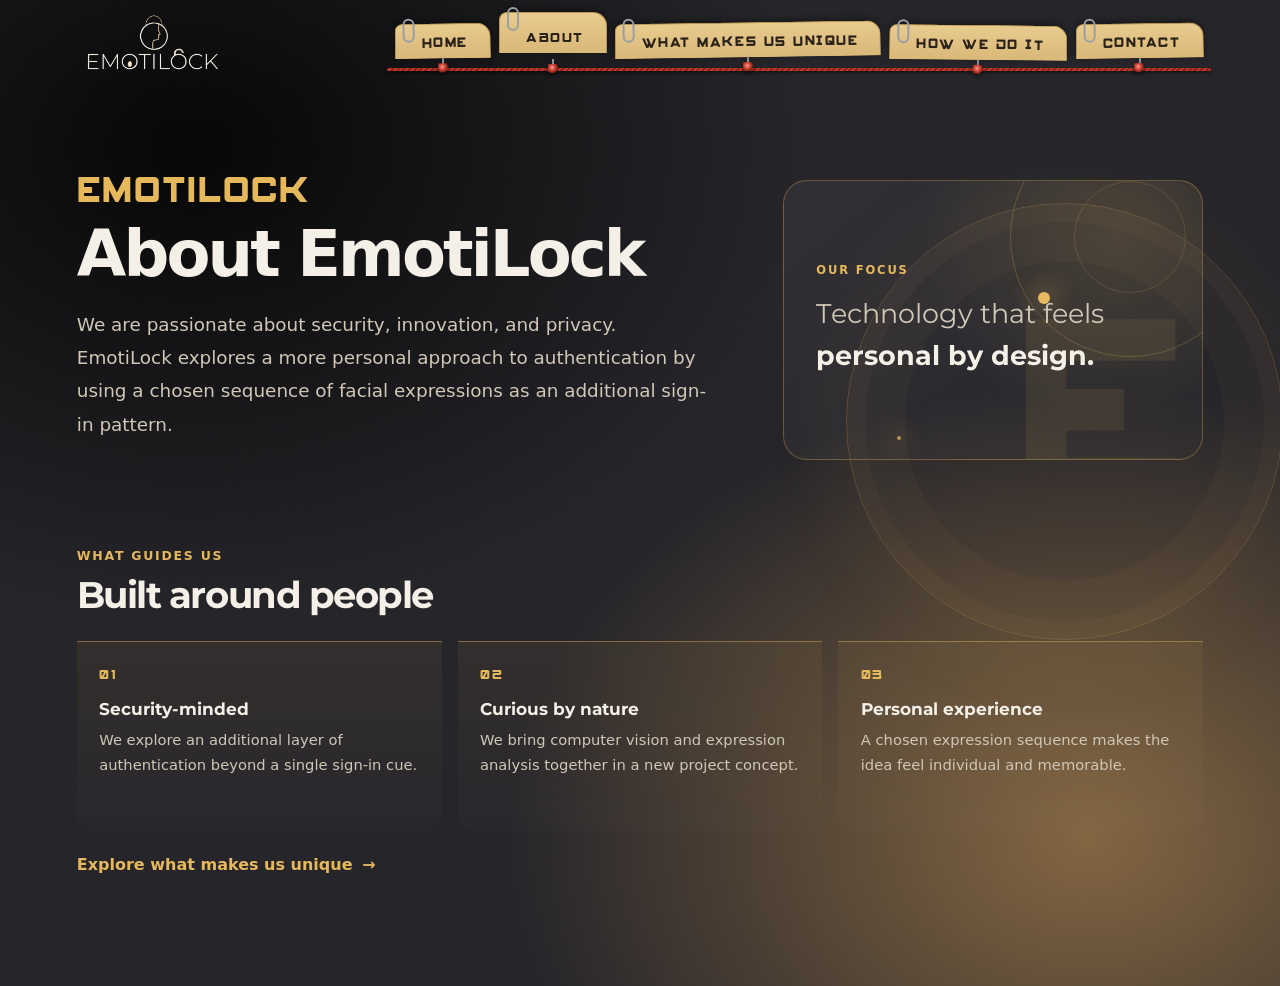
==== commit 062a5593: "fixed favicons" ====
--- a/about.html
+++ b/about.html
@@ -8,11 +8,11 @@
     <link rel="preconnect" href="https://fonts.gstatic.com" crossorigin>
     <link href="https://fonts.googleapis.com/css2?family=Montserrat:wght@400;500;600;700&display=swap" rel="stylesheet">
     <link rel="stylesheet" href="styles.css">
-    <link rel="icon" href="favicon.ico" sizes="any">
-    <link rel="icon" type="image/png" sizes="32x32" href="favicon-32x32.png">
-    <link rel="icon" type="image/png" sizes="16x16" href="favicon-16x16.png">
-    <link rel="apple-touch-icon" href="logo_apple.png">
-    <link rel="manifest" href="site.webmanifest">
+    <link rel="icon" href="images/favicon.ico" sizes="any">
+    <link rel="icon" type="image/png" sizes="32x32" href="images/favicon-32x32.png">
+    <link rel="icon" type="image/png" sizes="16x16" href="images/favicon-16x16.png">
+    <link rel="apple-touch-icon" href="images/logo_apple.png">
+    <link rel="manifest" href="images/site.webmanifest">
 </head>
 <body>
     <header class="site-header">
--- a/styles.css
+++ b/styles.css
@@ -15,6 +15,13 @@
     text-rendering: optimizeLegibility;
     -webkit-font-smoothing: antialiased;
     -moz-osx-font-smoothing: grayscale;
+
+    /* heist folder colors */
+    --folder: #d9b878;
+    --folder-light: #e8cb8f;
+    --folder-dark: #b8964f;
+    --ink: #2a2118;
+    --stamp: #c0392b;
 }
 
 * {
@@ -54,26 +61,122 @@
     height: auto;
 }
 
+/* ---------- NAV: FOLDER TABS ON A STRING ---------- */
 .site-header nav {
     display: flex;
     flex-wrap: wrap;
     justify-content: flex-end;
-    gap: clamp(0.8rem, 2vw, 1.75rem);
+    align-items: flex-end;
+    gap: 8px;
+    margin: 0;
+    padding: 0 0 20px; /* room for the string + pins under the tabs */
+    list-style: none;
+    position: relative;
 }
 
 .site-header nav a {
-    color: #e4d7c0;
-    font-family: "Spy Agency", sans-serif;
-    font-size: 0.9rem;
+    position: relative;
+    display: block;
+    padding: 10px 22px 8px 26px;
+    color: var(--ink);
+    font-family: "Spy Agency", "Courier New", Courier, monospace;
+    font-size: 0.95rem;
+    font-weight: 700;
+    letter-spacing: 0.1em;
+    text-transform: uppercase;
     text-decoration: none;
-    transition: color 160ms ease;
-}
-
+    /* layer 1: CLASSIFIED stamp (hidden until hover), layer 2: folder color */
+    background-color: var(--folder);
+    background-image:
+        url("data:image/svg+xml,%3Csvg xmlns='http://www.w3.org/2000/svg' width='72' height='22' viewBox='0 0 72 22'%3E%3Cg transform='rotate(8 36 11)'%3E%3Crect x='3' y='5' width='66' height='12' rx='2' fill='none' stroke='%23c0392b' stroke-width='1.6'/%3E%3Ctext x='36' y='14' text-anchor='middle' font-family='Courier New,monospace' font-weight='700' font-size='8' letter-spacing='1' fill='%23c0392b'%3ECLASSIFIED%3C/text%3E%3C/g%3E%3C/svg%3E"),
+        linear-gradient(180deg, var(--folder-light), var(--folder));
+    background-repeat: no-repeat;
+    background-position: right 3px top 0, 0 0;
+    background-size: 0 0, 100% 100%;
+    border: 1px solid var(--folder-dark);
+    border-bottom: none;
+    border-radius: 8px 14px 0 0;
+    box-shadow: 0 -2px 6px rgb(0 0 0 / 40%);
+    transform-origin: bottom left;
+    transition: transform 150ms ease, padding 150ms ease, background-size 120ms ease;
+    z-index: 1; /* keeps tabs and pins above the string */
+}
+
+/* staggered "stacked on a desk" tilt */
+.site-header nav a:nth-of-type(odd) {
+    transform: rotate(-0.8deg);
+}
+
+.site-header nav a:nth-of-type(even) {
+    transform: rotate(0.6deg);
+}
+
+.site-header nav a:hover,
+.site-header nav a:focus-visible,
+.site-header nav a[aria-current="page"] {
+    color: var(--ink);
+    transform: translateY(-6px) rotate(0);
+    padding-top: 16px;
+    outline: none;
+}
+
+/* paperclip */
+.site-header nav a::before {
+    content: "";
+    position: absolute;
+    left: 7px;
+    top: -6px;
+    width: 8px;
+    height: 20px;
+    border: 2px solid #9aa0a6;
+    border-radius: 6px;
+}
+
+/* CLASSIFIED stamp pops in on hover */
 .site-header nav a:hover,
 .site-header nav a:focus-visible {
-    color: #e6b85c;
-}
-
+    background-size: 72px 22px, 100% 100%;
+}
+
+/* red string running under the tabs */
+.site-header nav::after {
+    content: "";
+    position: absolute;
+    left: -8px;
+    right: -8px;
+    bottom: 8px;
+    height: 3px;
+    border-radius: 2px;
+    background: repeating-linear-gradient(135deg, #8f2418 0 2px, #c0392b 2px 4px);
+    box-shadow: 0 2px 3px rgb(0 0 0 / 50%);
+    pointer-events: none;
+    z-index: 0;
+}
+
+/* a pin dropping from each tab onto the string */
+.site-header nav a::after {
+    content: "";
+    position: absolute;
+    top: 100%;
+    left: 50%;
+    width: 11px;
+    height: 16px;
+    margin-left: -5.5px;
+    background:
+        radial-gradient(circle at 38% 32%, #ff9a8a 0, #c0392b 3.5px, #7a1d14 5.5px, transparent 5.7px) 50% 100% / 11px 11px no-repeat,
+        linear-gradient(#8a8f94, #8a8f94) 50% 0 / 2px 6px no-repeat;
+    filter: drop-shadow(0 2px 2px rgb(0 0 0 / 50%));
+    pointer-events: none;
+}
+
+/* when a tab lifts on hover, keep its pin anchored on the string */
+.site-header nav a:hover::after,
+.site-header nav a:focus-visible::after,
+.site-header nav a[aria-current="page"]::after {
+    top: calc(100% + 6px);
+}
+
+/* ---------- PAGE CONTENT ---------- */
 .hero,
 .page-main {
     width: min(100%, 1280px);
@@ -883,6 +986,13 @@
 
     .site-header nav {
         justify-content: flex-start;
+        padding-bottom: 0;
+    }
+
+    /* tabs wrap onto several rows on small screens, so skip the string */
+    .site-header nav::after,
+    .site-header nav a::after {
+        display: none;
     }
 
     .hero,
@@ -974,11 +1084,12 @@
     }
 
     .site-header nav {
-        gap: 0.75rem 1rem;
+        gap: 0.5rem;
     }
 
     .site-header nav a {
-        font-size: 0.82rem;
+        padding: 8px 14px 6px 20px;
+        font-size: 0.8rem;
     }
 
     .expression-sequence li {
@@ -986,4 +1097,4 @@
         padding: 0.85rem;
         font-size: 0.95rem;
     }
-}
+}
